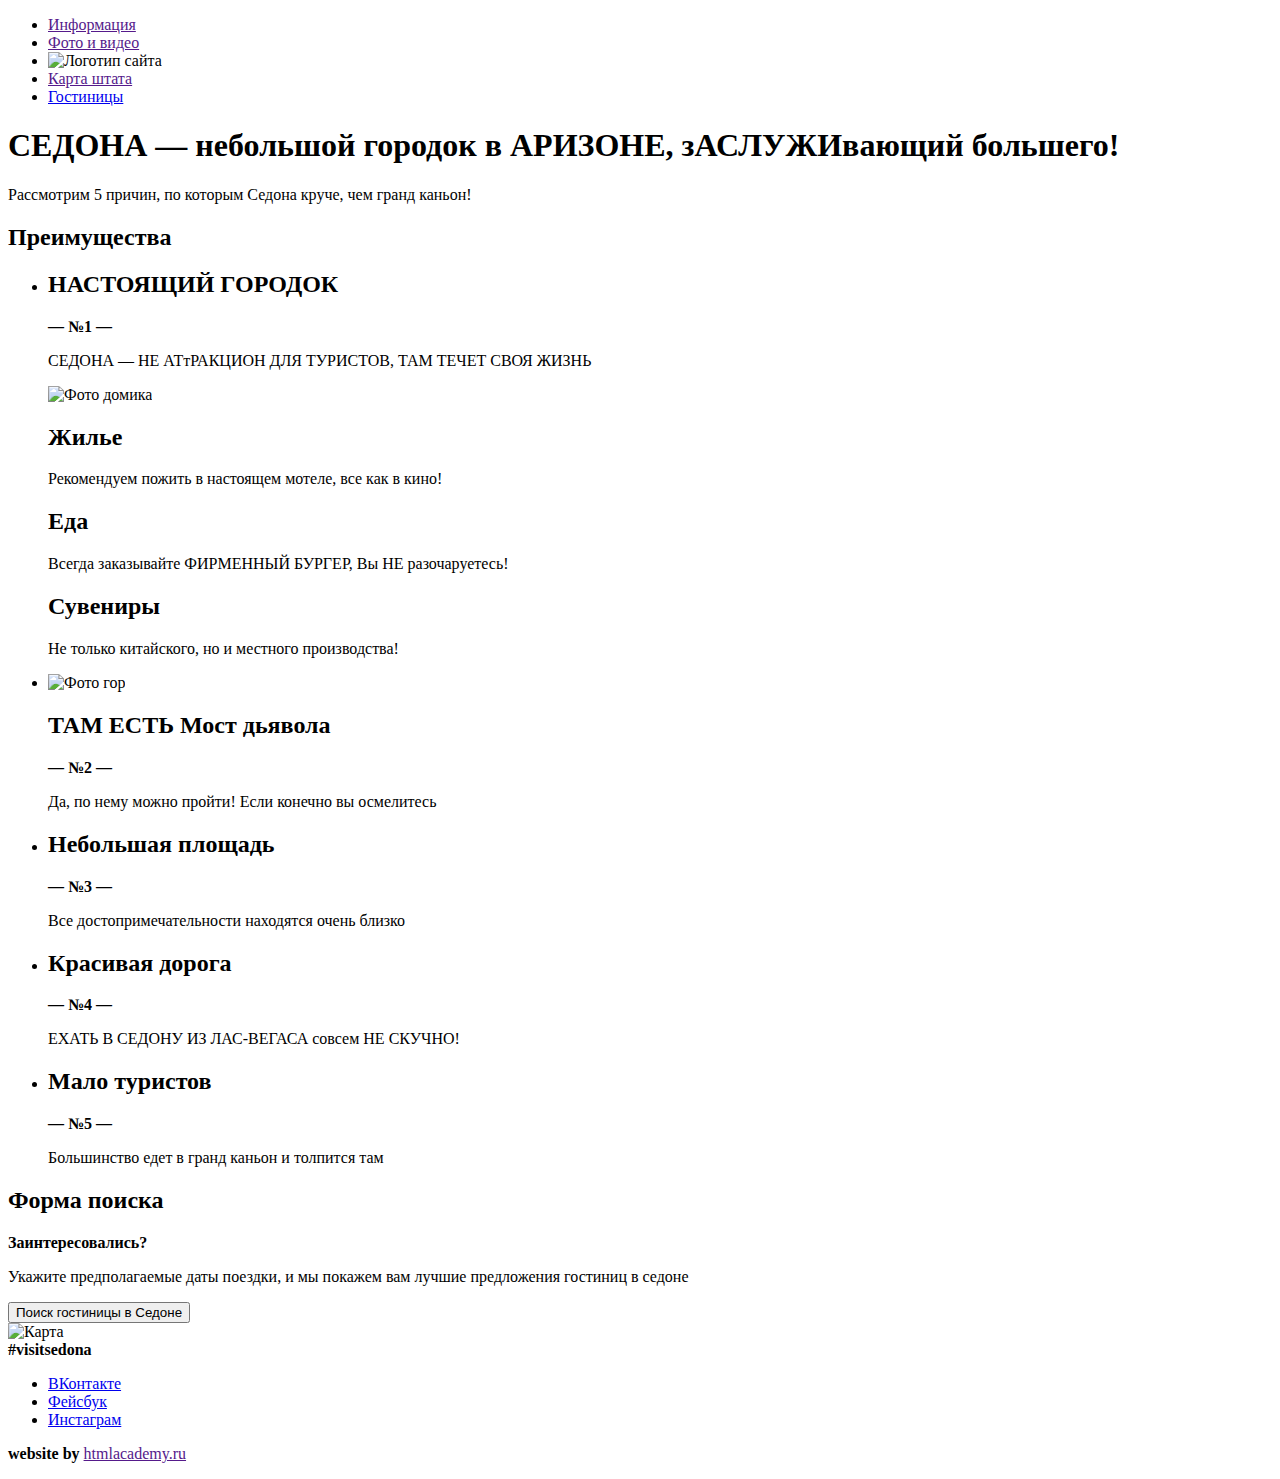
==== index.html @ b79a2b1d "Add images and correct some errors" ====
<!DOCTYPE html>
<html lang="ru">
  <head>
    <meta charset="utf-8">
    <meta name="viewport" content="width=device-width, initial-scale=1.0">
    <meta http-equiv="X-UA-Compatible" content="ie-edge">
    <title>Sedona</title>
  </head>
  <body>
    <header class="main-header">
      <nav class="site-navigation">
        <ul>
          <li><a href=""">Информация</a></li>
          <li><a href="">Фото и видео</a></li>
          <li><img src="img/header-logo.png" width="138" height="70" alt="Логотип сайта"></li>
          <li><a href="">Карта штата</a></li>
          <li><a href="hotels.html">Гостиницы</a></li>
        </ul>
      </nav>
    </header>
    <h1 class="page-title">СЕДОНА — небольшой городок в АРИЗОНЕ, зАСЛУЖИвающий большего!</h1>
    <p>
        Рассмотрим 5 причин, по которым Седона круче, чем гранд каньон!
    </p>
    <section class="advantages">
      <h2 class="visually-hidden">Преимущества</h2>
      <ul class="advantages-list">
        <li class="advantages-item">
          <h2 class="advantages-title">
            НАСТОЯЩИЙ ГОРОДОК
          </h2>
          <b class="advantages-number">— №1 —</b>
          <p class="advantages-description">
            СЕДОНА — НЕ АТтРАКЦИОН ДЛЯ ТУРИСТОВ, ТАМ ТЕЧЕТ СВОЯ ЖИЗНЬ
          </p>
          <img src="img/index-house-cut.jpg" width="800" height="256" alt="Фото домика">
          <h2 class="advantages-title">
            Жилье
          </h2>
            <p class="advantages-description">
              Рекомендуем пожить в настоящем мотеле, все как в кино!
            </p>
          <h2 class="advantages-title">
            Еда
          </h2>
          <p class="advantages-description">
            Всегда заказывайте ФИРМЕННЫЙ БУРГЕР, Вы НЕ разочаруетесь!
          </p>
          <h2 class="advantages-title">
            Сувениры
          </h2>
          <p class="advantages-description">
            Не только китайского, но и местного производства!
          </p>
        </li>
        <li class="advantages-item">
          <img src="img/index-mountains-cut.jpg" width="800" height="256" alt="Фото гор">
          <h2 class="advantages-title">
            ТАМ ЕСТЬ 
            Мост дьявола  
          </h2>
          <b class="advantages-number">— №2 —</b>
          <p class="advantages-description">
            Да, по нему можно пройти! Если конечно вы осмелитесь            
          </p>            
        </li>
        <li class="advantages-item">
            <h2 class="advantages-title">
                Небольшая площадь  
              </h2>
              <b class="advantages-number">— №3 —</b>
              <p class="advantages-description">
                Все достопримечательности находятся очень близко            
              </p>            
        </li>
        <li class="advantages-item">
            <h2 class="advantages-title">
                Красивая дорога  
              </h2>
              <b class="advantages-number">— №4 —</b>
              <p class="advantages-description">
                ЕХАТЬ В СЕДОНУ ИЗ ЛАС-ВЕГАСА совсем 
                НЕ СКУЧНО!            
              </p>            
        </li>
        <li class="advantages-item">
            <h2 class="advantages-title">
                Мало туристов  
              </h2>
              <b class="advantages-number">— №5 —</b>
              <p class="advantages-description">
                  Большинство едет в гранд каньон и толпится там            
              </p>            
        </li>
      </ul>
    </section>
    <section class="search-form">
      <h2 class="visually-hidden">Форма поиска</h2>
      <b>Заинтересовались?</b>
      <p>
        Укажите предполагаемые даты поездки, 
          и мы покажем вам лучшие предложения гостиниц в седоне
      </p>
      <button class="button">Поиск гостиницы в Седоне</button>
    </section>
    <div class="map">
      <img src="img/index-map.jpg" width="1200" height="593" alt="Карта">
    </div>

    <footer class="main-footer">
      <b>#visitsedona</b>
      <ul class="social-content">
        <li>
          <a class="social-button" href="vk.com">ВКонтакте</a>
        </li>
        <li>
          <a class="social-button" href="facebook.com">Фейсбук</a>
        </li>
        <li>
          <a class="social-button" href="instagram.com">Инстаграм</a>
        </li>
      </ul>
      <p class="footer-copyright">
        <b>website by</b>
        <a href="">htmlacademy.ru</a>
      </p>
    </footer>
  </body>

  <section class="modal modal-search-form">
    <!-- <form action="" method="">
      Дата заезда
    </form> -->
  </secption>
</html>
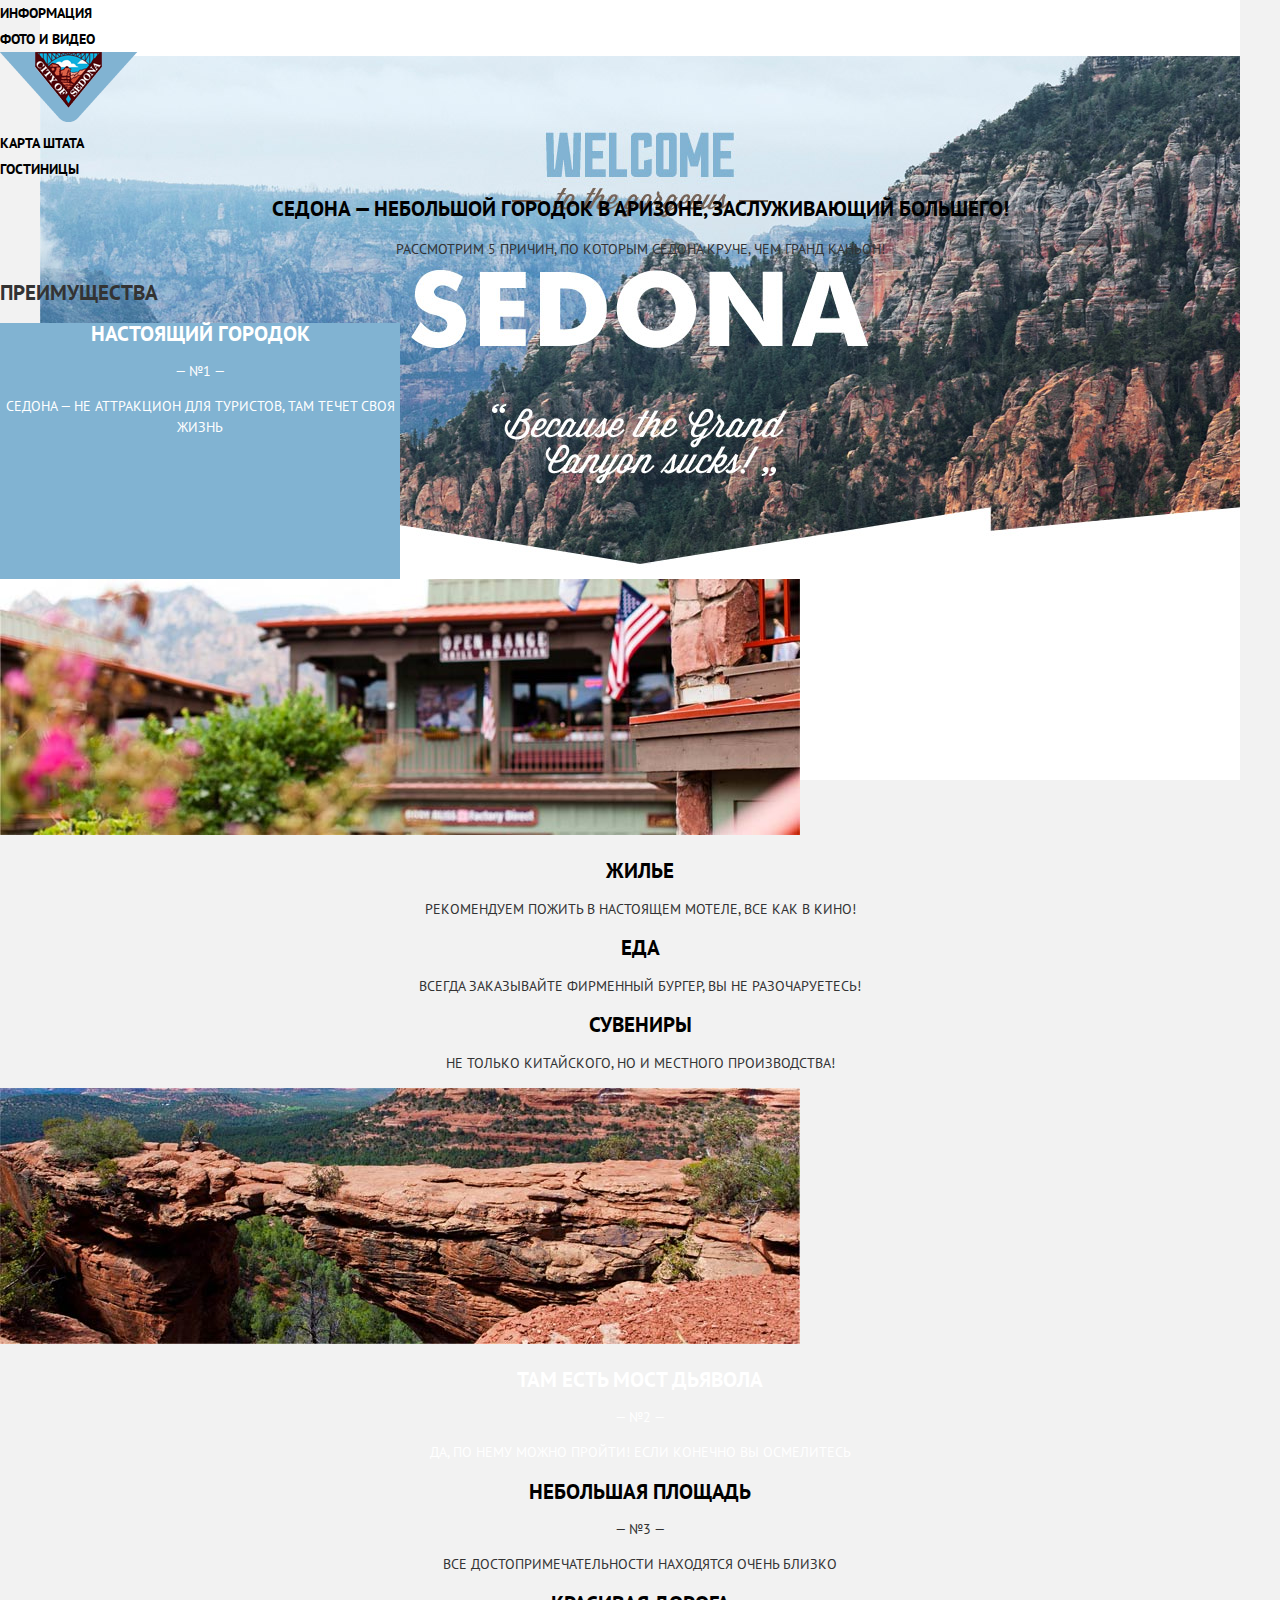
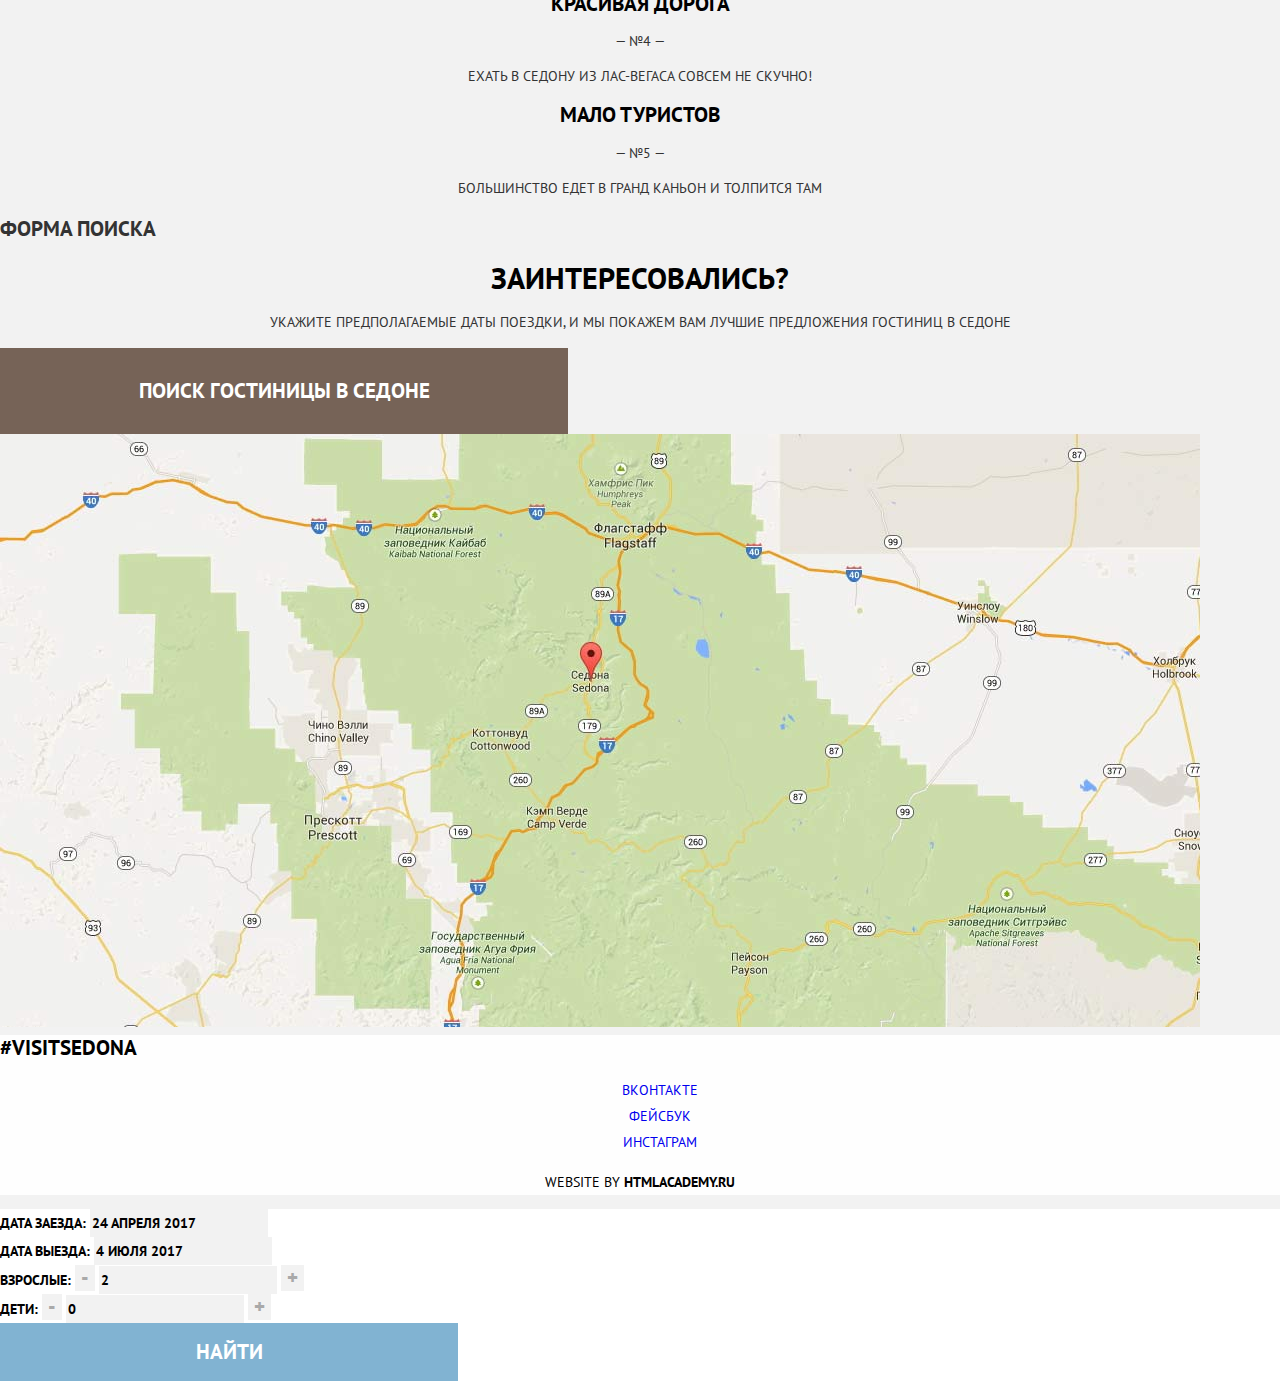
==== commit 33de9522: "new changes" ====
--- a/index.html
+++ b/index.html
@@ -5,9 +5,14 @@
     <meta name="viewport" content="width=device-width, initial-scale=1.0">
     <meta http-equiv="X-UA-Compatible" content="ie-edge">
     <title>Sedona</title>
+    <link href="https://fonts.googleapis.com/css?family=PT+Sans:400,700&display=swap&subset=cyrillic" rel="stylesheet">
+    <link href="css/normalize.css" rel="stylesheet">
+    <link href="css/style.css" rel="stylesheet">
   </head>
+
   <body>
     <header class="main-header">
+
       <nav class="site-navigation">
         <ul>
           <li><a href=""">Информация</a></li>
@@ -18,95 +23,101 @@
         </ul>
       </nav>
     </header>
-    <h1 class="page-title">СЕДОНА — небольшой городок в АРИЗОНЕ, зАСЛУЖИвающий большего!</h1>
-    <p>
+
+    <main>
+      <h1 class="page-title">СЕДОНА — небольшой городок в АРИЗОНЕ, зАСЛУЖИвающий большего!</h1>
+      <p class="promo">
         Рассмотрим 5 причин, по которым Седона круче, чем гранд каньон!
-    </p>
-    <section class="advantages">
-      <h2 class="visually-hidden">Преимущества</h2>
-      <ul class="advantages-list">
-        <li class="advantages-item">
-          <h2 class="advantages-title">
-            НАСТОЯЩИЙ ГОРОДОК
-          </h2>
-          <b class="advantages-number">— №1 —</b>
-          <p class="advantages-description">
-            СЕДОНА — НЕ АТтРАКЦИОН ДЛЯ ТУРИСТОВ, ТАМ ТЕЧЕТ СВОЯ ЖИЗНЬ
-          </p>
-          <img src="img/index-house-cut.jpg" width="800" height="256" alt="Фото домика">
-          <h2 class="advantages-title">
-            Жилье
-          </h2>
+      </p>
+      <section class="advantages">
+        <h2 class="visually-hidden">Преимущества</h2>
+        <ul class="advantages-list">
+          <li class="advantages-item">
+            <div class="advantages-item-1">
+              <h2 class="advantages-title-white">
+                НАСТОЯЩИЙ ГОРОДОК
+              </h2>
+              <p class="advantages-number-white">— №1 —</p>
+              <p class="advantages-description-white">
+                СЕДОНА — НЕ АТтРАКЦИОН ДЛЯ ТУРИСТОВ, ТАМ ТЕЧЕТ СВОЯ ЖИЗНЬ
+              </p>
+            </div>
+            <img src="img/index-house-cut.jpg" width="800" height="256" alt="Фото домика">
+            <h2 class="advantages-title">
+              Жилье
+            </h2>
+              <p class="advantages-description">
+                Рекомендуем пожить в настоящем мотеле, все как в кино!
+              </p>
+            <h2 class="advantages-title">
+              Еда
+            </h2>
             <p class="advantages-description">
-              Рекомендуем пожить в настоящем мотеле, все как в кино!
+              Всегда заказывайте ФИРМЕННЫЙ БУРГЕР, Вы НЕ разочаруетесь!
             </p>
-          <h2 class="advantages-title">
-            Еда
-          </h2>
-          <p class="advantages-description">
-            Всегда заказывайте ФИРМЕННЫЙ БУРГЕР, Вы НЕ разочаруетесь!
-          </p>
-          <h2 class="advantages-title">
-            Сувениры
-          </h2>
-          <p class="advantages-description">
-            Не только китайского, но и местного производства!
-          </p>
-        </li>
-        <li class="advantages-item">
-          <img src="img/index-mountains-cut.jpg" width="800" height="256" alt="Фото гор">
-          <h2 class="advantages-title">
-            ТАМ ЕСТЬ 
-            Мост дьявола  
-          </h2>
-          <b class="advantages-number">— №2 —</b>
-          <p class="advantages-description">
-            Да, по нему можно пройти! Если конечно вы осмелитесь            
-          </p>            
-        </li>
-        <li class="advantages-item">
             <h2 class="advantages-title">
-                Небольшая площадь  
-              </h2>
-              <b class="advantages-number">— №3 —</b>
-              <p class="advantages-description">
-                Все достопримечательности находятся очень близко            
-              </p>            
-        </li>
-        <li class="advantages-item">
-            <h2 class="advantages-title">
-                Красивая дорога  
-              </h2>
-              <b class="advantages-number">— №4 —</b>
-              <p class="advantages-description">
-                ЕХАТЬ В СЕДОНУ ИЗ ЛАС-ВЕГАСА совсем 
-                НЕ СКУЧНО!            
-              </p>            
-        </li>
-        <li class="advantages-item">
-            <h2 class="advantages-title">
-                Мало туристов  
-              </h2>
-              <b class="advantages-number">— №5 —</b>
-              <p class="advantages-description">
-                  Большинство едет в гранд каньон и толпится там            
-              </p>            
-        </li>
-      </ul>
-    </section>
-    <section class="search-form">
-      <h2 class="visually-hidden">Форма поиска</h2>
-      <b>Заинтересовались?</b>
-      <p>
-        Укажите предполагаемые даты поездки, 
-          и мы покажем вам лучшие предложения гостиниц в седоне
-      </p>
-      <button class="button">Поиск гостиницы в Седоне</button>
-    </section>
-    <div class="map">
-      <img src="img/index-map.jpg" width="1200" height="593" alt="Карта">
-    </div>
+              Сувениры
+            </h2>
+            <p class="advantages-description">
+              Не только китайского, но и местного производства!
+            </p>
+          </li>
+          <li class="advantages-item">
+            <img src="img/index-mountains-cut.jpg" width="800" height="256" alt="Фото гор">
+            <h2 class="advantages-title-white">
+              ТАМ ЕСТЬ 
+              Мост дьявола  
+            </h2>
+            <p class="advantages-number-white">— №2 —</p>
+            <p class="advantages-description-white">
+              Да, по нему можно пройти! Если конечно вы осмелитесь            
+            </p>            
+          </li>
+          <li class="advantages-item">
+              <h2 class="advantages-title">
+                  Небольшая площадь  
+                </h2>
+                <p class="advantages-number">— №3 —</p>
+                <p class="advantages-description">
+                  Все достопримечательности находятся очень близко            
+                </p>            
+          </li>
+          <li class="advantages-item">
+              <h2 class="advantages-title">
+                  Красивая дорога  
+                </h2>
+                <p class="advantages-number">— №4 —</p>
+                <p class="advantages-description">
+                  ЕХАТЬ В СЕДОНУ ИЗ ЛАС-ВЕГАСА совсем 
+                  НЕ СКУЧНО!            
+                </p>            
+          </li>
+          <li class="advantages-item">
+              <h2 class="advantages-title">
+                  Мало туристов  
+                </h2>
+                <p class="advantages-number">— №5 —</p>
+                <p class="advantages-description">
+                    Большинство едет в гранд каньон и толпится там            
+                </p>            
+          </li>
+        </ul>
+      </section>
+      <section class="search">
+        <h2 class="visually-hidden">Форма поиска</h2>
+        <b>Заинтересовались?</b>
+        <p>
+          Укажите предполагаемые даты поездки, 
+            и мы покажем вам лучшие предложения гостиниц в седоне
+        </p>
+        <button class="button">Поиск гостиницы в Седоне</button>
+      </section>
 
+      <div class="map">
+        <img src="img/index-map.jpg" width="1200" height="593" alt="Карта">
+      </div>
+    </main>
+    
     <footer class="main-footer">
       <b>#visitsedona</b>
       <ul class="social-content">
@@ -128,8 +139,20 @@
   </body>
 
   <section class="modal modal-search-form">
-    <!-- <form action="" method="">
-      Дата заезда
-    </form> -->
-  </secption>
+    <form class="search-form" action="https://echo.htmlacademy.ru" method="get">
+      <label for="form-date-in">дата заезда:</label>
+      <input class="form-date-in" type="text" name="date-in" id="form-date-in" value="24 апреля 2017" placeholder=""><br>
+      <label for="form-date-out">дата выезда:</label>
+      <input class="form-date-out" type="text" name="date-out" id="form-date-out" value="4 июля 2017" placeholder=""><br>
+      <label for="form-adults">Взрослые:</label>
+      <button class="btn-adults-minus" type="button">-</button>
+      <input class="form-adult" type="text" name="number-of-adults" id="form-adults" value="2">
+      <button class="btn-adults-plus" type="button">+</button><br>
+      <label for="form-children">Дети:</label>
+      <button class="btn-children-minus" type="button">-</button>
+      <input class="form-children" type="text" name="number-of-children" id="form-children" value="0">
+      <button class="btn-children-plus" type="button">+</button><br>
+      <button class="search-form-btn" type="submit">Найти</button>
+    </form>
+  </section>
 </html>--- a/css/style.css
+++ b/css/style.css
@@ -0,0 +1,268 @@
+body {
+    margin: 0;
+    padding: 0;
+
+    font-family: "PT Sans", Arial, sans-serif;
+    font-size: 14px;
+    line-height: 26px;
+    font-weight: 400;
+    color: #333333;
+    text-transform: uppercase;
+
+    background-color: #f2f2f2;
+    background-image: url(../img/index-mountains-bg-2.jpg);
+    background-position: top center;
+    background-repeat: no-repeat;
+}
+
+a {
+    text-decoration: none;
+}
+
+.site-navigation ul {
+    margin: 0;
+    padding: 0;
+
+    list-style: none;
+}
+
+.site-navigation a {
+    font-size: 14px;
+    line-height: 26px;
+    font-weight: 700;
+    color: #000000;
+
+    outline: none;
+}
+
+.site-navigation a:hover,
+.site-navigation a:focus {
+    color: #81b3d2;
+}
+
+.site-navigation a:active {
+    color: rgba(0, 0, 0, 0.3);
+}
+
+.page-title {
+    font-size: 21px;
+    line-height: 26px;
+    text-align: center;
+    color: #000000;
+}
+
+.promo {
+    text-align: center;
+}
+
+.advantages-list {
+    margin: 0;
+    padding: 0;
+
+    list-style: none;
+}
+
+.advantages-item-1 {
+    width: 400px;
+    height: 256px;
+
+    background-color: #81b3d2;
+}
+
+.advantages-title-white {
+    font-size: 21px;
+    line-height: 21px;
+    font-weight: 700;
+    color: #ffffff;
+    text-align: center;
+    text-transform: uppercase;
+}
+
+.advantages-number-white {
+    font-size: 14px;
+    line-height: 21px;
+    font-weight: 400;
+    color: #ffffff;
+    text-align: center;
+}
+
+.advantages-description-white {
+    font-size: 14px;
+    line-height: 21px;
+    font-weight: 400;
+    color: #ffffff;
+    text-align: center;
+}
+
+.advantages-title {
+    font-size: 21px;
+    line-height: 21px;
+    font-weight: 700;
+    color: #000000;
+    text-align: center;
+    text-transform: uppercase;
+}
+
+.advantages-number {
+    font-size: 14px;
+    line-height: 21px;
+    font-weight: 400;
+    color: #333333;
+    text-align: center;
+}
+
+.advantages-description {
+    font-size: 14px;
+    line-height: 21px;
+    font-weight: 400;
+    color: #333333;
+    text-align: center;
+}
+
+.search b {
+    display: block;
+
+    font-size: 30px;
+    line-height: 36px;
+    color: #000000;
+    text-align: center;
+}
+
+.search p {
+    font-size: 14px;
+    line-height: 24px;
+    text-align: center;
+}
+
+.search button {
+    width: 568px;
+    height: 86px;
+
+    font-size: 21px;
+    line-height: 26px;
+    font-weight: 700;
+    color: #ffffff;
+    text-align: center;
+    text-transform: uppercase;
+
+    background-color: #766357;
+    outline: none;
+    border: none;
+}
+
+.search button:hover {
+    background-color: #604e43;
+}
+
+.search button:active {
+    color: rgba(255, 255, 255, 0.3);
+    background-color: #503e33;
+}
+
+.main-footer {
+    background-color: rgba(255, 255, 255, 0.9);
+}
+
+.main-footer > b {
+    font-size: 21px;
+    line-height: 26px;
+    color: #000000;
+}
+
+.social-content {
+    list-style: none;
+    text-align: center;
+}
+
+.footer-copyright {
+    text-align: center;
+}
+
+.footer-copyright b {
+    font-size: 14px;
+    line-height: 26px;
+    font-weight: 400;
+    color: #000000;
+}
+
+.footer-copyright a {
+    font-size: 14px;
+    line-height: 26px;
+    font-weight: 700;
+    color: #000000;
+}
+
+.modal {
+    font-size: 14px;
+    line-height: 26px;
+    font-weight: 700;
+    color: #000000;
+
+
+    background-color: #ffffff;
+}
+
+.search-form input[type="text"] {
+    font: inherit;
+    text-transform: uppercase;
+
+    background-color: #f2f2f2;
+    border: none;
+}
+
+.search-form input[type="text"]:hover {
+    background-color: #ebebeb;
+}
+
+.search-form input[type="text"]:focus {
+    background-color: #ffffff;
+    border: 2px solid #e5e5e5;
+    outline: none;
+}
+
+.search-form button {
+    font-size: 21px;
+    font-weight: 700;
+    color: #a9a9a9;
+
+    background-color: #f2f2f2;
+    border: none;
+}
+
+.search-form button:hover {
+    color: #000000;
+}
+
+.search-form button:active  {
+    color: #81b3d2;
+    outline: none;
+}
+
+.search-form button:focus {
+    outline: none;
+}
+
+.search-form-btn[type="submit"] {
+    width: 458px;
+    height: 58px;
+    
+    font-size: 21px;
+    line-height: 26px;
+    font-weight: 700;
+    color: #ffffff;
+    text-align: center;
+    text-transform: uppercase;
+
+    background-color: #81b3d2;
+    border: none;
+}
+
+.search-form-btn[type="submit"]:hover {
+    color: #ffffff;
+    background-color: #669ec0;
+}
+
+.search-form-btn[type="submit"]:active {
+    color: rgba(255, 255, 255, 0.3);
+    background-color: #5496bd;
+}
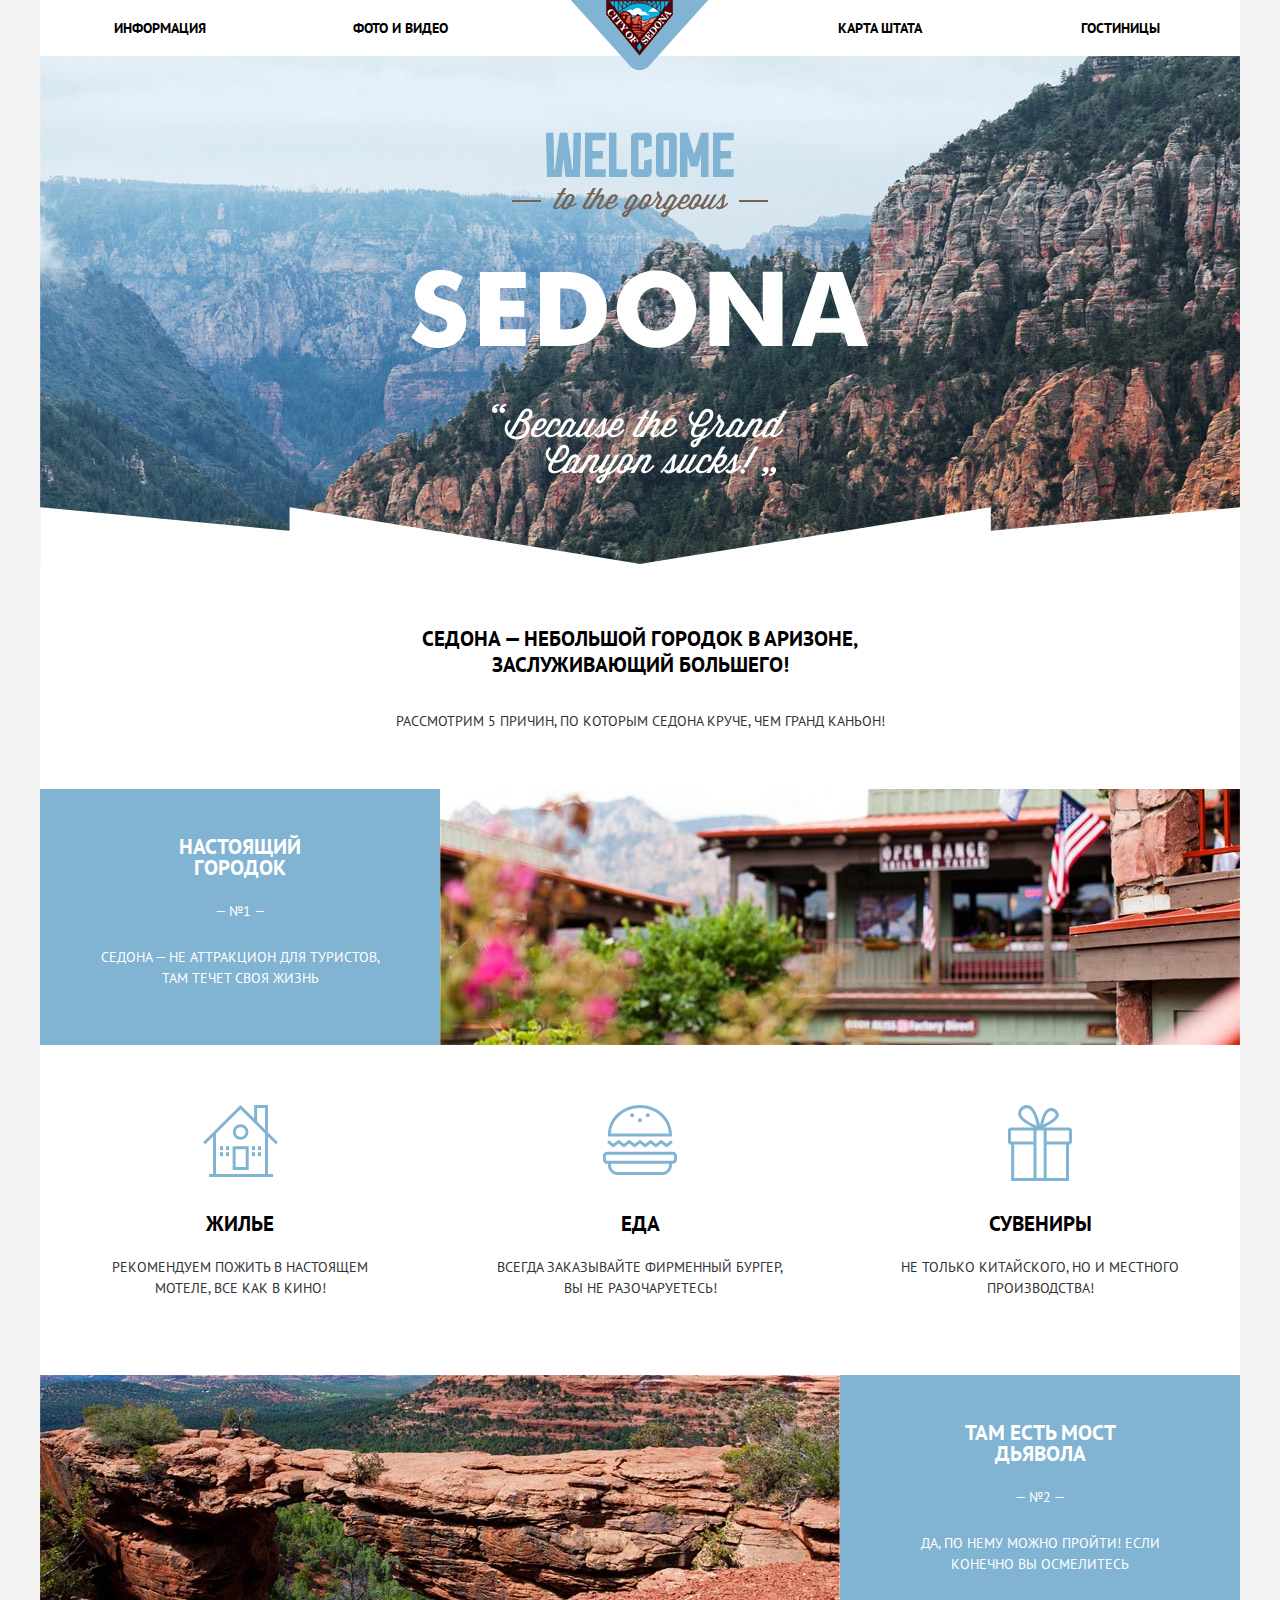
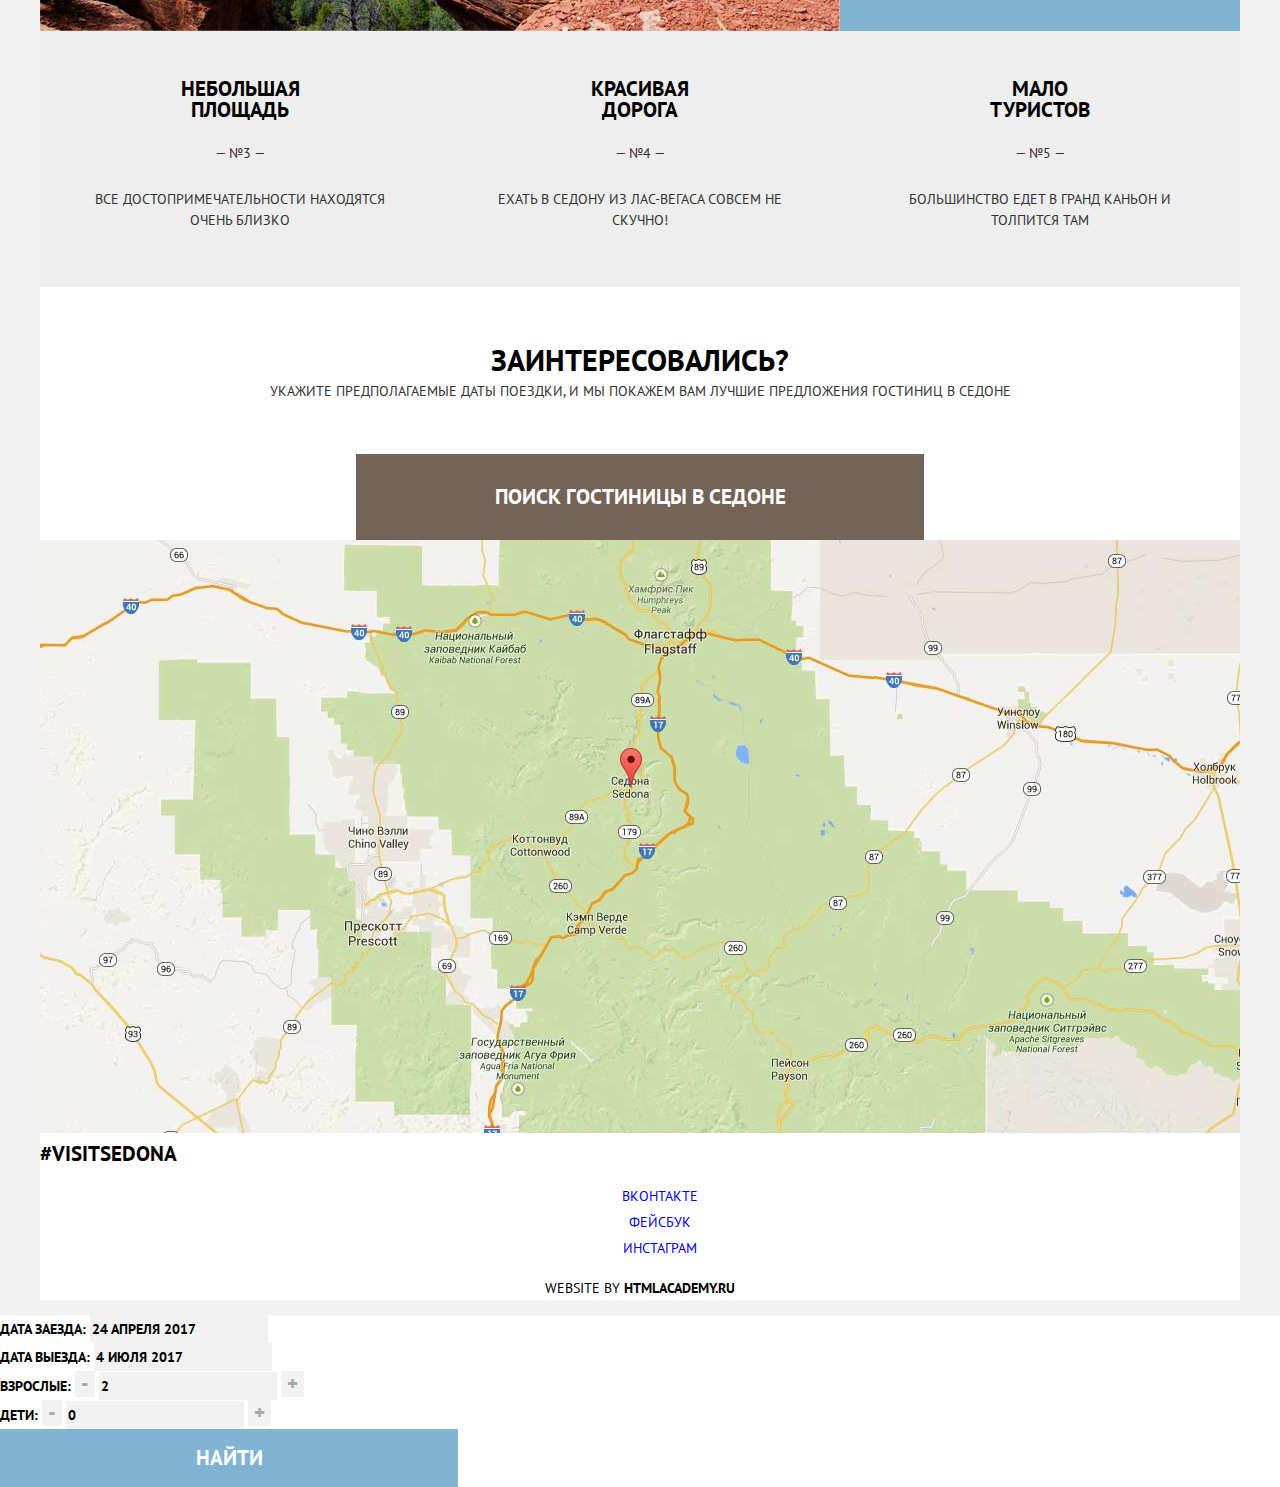
==== commit aa397362: "Fix some errors in markup" ====
--- a/index.html
+++ b/index.html
@@ -11,131 +11,142 @@
   </head>
 
   <body>
-    <header class="main-header">
+    <div class="container">
+      <header class="main-header">
+  
+        <nav class="site-navigation">
+          <ul>
+            <li><a href=""">Информация</a></li>
+            <li><a href="">Фото и видео</a></li>
+            <li><img src="img/header-logo.png" width="138" height="70" alt="Логотип сайта"></li>
+            <li><a href="">Карта штата</a></li>
+            <li><a href="hotels.html">Гостиницы</a></li>
+          </ul>
+        </nav>
+      </header>
+  
+      <main>
 
-      <nav class="site-navigation">
-        <ul>
-          <li><a href=""">Информация</a></li>
-          <li><a href="">Фото и видео</a></li>
-          <li><img src="img/header-logo.png" width="138" height="70" alt="Логотип сайта"></li>
-          <li><a href="">Карта штата</a></li>
-          <li><a href="hotels.html">Гостиницы</a></li>
-        </ul>
-      </nav>
-    </header>
+        <h1 class="page-title">СЕДОНА — небольшой городок в АРИЗОНЕ, зАСЛУЖИвающий большего!</h1>
+        <p class="promo">
+          Рассмотрим 5 причин, по которым Седона круче, чем гранд каньон!
+        </p>
 
-    <main>
-      <h1 class="page-title">СЕДОНА — небольшой городок в АРИЗОНЕ, зАСЛУЖИвающий большего!</h1>
-      <p class="promo">
-        Рассмотрим 5 причин, по которым Седона круче, чем гранд каньон!
-      </p>
-      <section class="advantages">
-        <h2 class="visually-hidden">Преимущества</h2>
-        <ul class="advantages-list">
-          <li class="advantages-item">
-            <div class="advantages-item-1">
-              <h2 class="advantages-title-white">
-                НАСТОЯЩИЙ ГОРОДОК
+        <section class="advantages">
+          <!-- <h2 class="visually-hidden">Преимущества</h2> -->
+          <ul class="advantages-list">
+            <li class="advantages-item-blue">
+              <h2 class="advantages-title">
+                НАСТОЯЩИЙ 
+                ГОРОДОК
               </h2>
-              <p class="advantages-number-white">— №1 —</p>
-              <p class="advantages-description-white">
+              <p class="advantages-number">— №1 —</p>
+              <p class="advantages-description">
                 СЕДОНА — НЕ АТтРАКЦИОН ДЛЯ ТУРИСТОВ, ТАМ ТЕЧЕТ СВОЯ ЖИЗНЬ
               </p>
-            </div>
+            </li>
             <img src="img/index-house-cut.jpg" width="800" height="256" alt="Фото домика">
-            <h2 class="advantages-title">
-              Жилье
-            </h2>
+            <ul class="more-advantages">
+              <li class="advantages-item">
+                <h2 class="advantages-title img-house">
+                  Жилье
+                </h2>
+                <p class="advantages-description">
+                  Рекомендуем пожить в настоящем мотеле, все как в кино!
+                </p>
+              </li>
+              <li class="advantages-item">
+                <h2 class="advantages-title img-burger">
+                  Еда
+                </h2>
+                <p class="advantages-description">
+                  Всегда заказывайте ФИРМЕННЫЙ БУРГЕР, Вы НЕ разочаруетесь!
+                </p>
+              </li>
+              <li class="advantages-item">
+                <h2 class="advantages-title img-present">
+                Сувениры
+                </h2>
+                <p class="advantages-description">
+                  Не только китайского, но и местного производства!
+                </p>
+              </li>
+            </ul>
+            <img src="img/index-mountains-cut.jpg" width="800" height="256" alt="Фото гор">
+            <li class="advantages-item-blue">
+              <h2 class="advantages-title">
+                ТАМ ЕСТЬ 
+                Мост дьявола  
+              </h2>
+              <p class="advantages-number">— №2 —</p>
               <p class="advantages-description">
-                Рекомендуем пожить в настоящем мотеле, все как в кино!
-              </p>
-            <h2 class="advantages-title">
-              Еда
-            </h2>
-            <p class="advantages-description">
-              Всегда заказывайте ФИРМЕННЫЙ БУРГЕР, Вы НЕ разочаруетесь!
-            </p>
-            <h2 class="advantages-title">
-              Сувениры
-            </h2>
-            <p class="advantages-description">
-              Не только китайского, но и местного производства!
-            </p>
+                Да, по нему можно пройти! Если конечно вы осмелитесь            
+              </p>            
+            </li>
+            <li class="advantages-item">
+                <h2 class="advantages-title">
+                    Небольшая площадь  
+                  </h2>
+                  <p class="advantages-number">— №3 —</p>
+                  <p class="advantages-description">
+                    Все достопримечательности находятся очень близко            
+                  </p>            
+            </li>
+            <li class="advantages-item">
+                <h2 class="advantages-title">
+                    Красивая дорога  
+                  </h2>
+                  <p class="advantages-number">— №4 —</p>
+                  <p class="advantages-description">
+                    ЕХАТЬ В СЕДОНУ ИЗ ЛАС-ВЕГАСА совсем 
+                    НЕ СКУЧНО!            
+                  </p>            
+            </li>
+            <li class="advantages-item">
+                <h2 class="advantages-title">
+                    Мало туристов  
+                  </h2>
+                  <p class="advantages-number">— №5 —</p>
+                  <p class="advantages-description">
+                      Большинство едет в гранд каньон и толпится там            
+                  </p>            
+            </li>
+          </ul>
+        </section>
+        <section class="search">
+          <!-- <h2 class="visually-hidden">Форма поиска</h2> -->
+          <b>Заинтересовались?</b>
+          <p>
+            Укажите предполагаемые даты поездки, 
+              и мы покажем вам лучшие предложения гостиниц в седоне
+          </p>
+          <button class="button">Поиск гостиницы в Седоне</button>
+        </section>
+  
+        <div class="map">
+          <img src="img/index-map.jpg" width="1200" height="593" alt="Карта">
+        </div>
+      </main>
+      
+      <footer class="main-footer">
+        <b>#visitsedona</b>
+        <ul class="social-content">
+          <li>
+            <a class="social-button" href="vk.com">ВКонтакте</a>
           </li>
-          <li class="advantages-item">
-            <img src="img/index-mountains-cut.jpg" width="800" height="256" alt="Фото гор">
-            <h2 class="advantages-title-white">
-              ТАМ ЕСТЬ 
-              Мост дьявола  
-            </h2>
-            <p class="advantages-number-white">— №2 —</p>
-            <p class="advantages-description-white">
-              Да, по нему можно пройти! Если конечно вы осмелитесь            
-            </p>            
+          <li>
+            <a class="social-button" href="facebook.com">Фейсбук</a>
           </li>
-          <li class="advantages-item">
-              <h2 class="advantages-title">
-                  Небольшая площадь  
-                </h2>
-                <p class="advantages-number">— №3 —</p>
-                <p class="advantages-description">
-                  Все достопримечательности находятся очень близко            
-                </p>            
-          </li>
-          <li class="advantages-item">
-              <h2 class="advantages-title">
-                  Красивая дорога  
-                </h2>
-                <p class="advantages-number">— №4 —</p>
-                <p class="advantages-description">
-                  ЕХАТЬ В СЕДОНУ ИЗ ЛАС-ВЕГАСА совсем 
-                  НЕ СКУЧНО!            
-                </p>            
-          </li>
-          <li class="advantages-item">
-              <h2 class="advantages-title">
-                  Мало туристов  
-                </h2>
-                <p class="advantages-number">— №5 —</p>
-                <p class="advantages-description">
-                    Большинство едет в гранд каньон и толпится там            
-                </p>            
+          <li>
+            <a class="social-button" href="instagram.com">Инстаграм</a>
           </li>
         </ul>
-      </section>
-      <section class="search">
-        <h2 class="visually-hidden">Форма поиска</h2>
-        <b>Заинтересовались?</b>
-        <p>
-          Укажите предполагаемые даты поездки, 
-            и мы покажем вам лучшие предложения гостиниц в седоне
+        <p class="footer-copyright">
+          <b>website by</b>
+          <a href="">htmlacademy.ru</a>
         </p>
-        <button class="button">Поиск гостиницы в Седоне</button>
-      </section>
-
-      <div class="map">
-        <img src="img/index-map.jpg" width="1200" height="593" alt="Карта">
-      </div>
-    </main>
-    
-    <footer class="main-footer">
-      <b>#visitsedona</b>
-      <ul class="social-content">
-        <li>
-          <a class="social-button" href="vk.com">ВКонтакте</a>
-        </li>
-        <li>
-          <a class="social-button" href="facebook.com">Фейсбук</a>
-        </li>
-        <li>
-          <a class="social-button" href="instagram.com">Инстаграм</a>
-        </li>
-      </ul>
-      <p class="footer-copyright">
-        <b>website by</b>
-        <a href="">htmlacademy.ru</a>
-      </p>
-    </footer>
+      </footer>
+    </div>
   </body>
 
   <section class="modal modal-search-form">
--- a/css/style.css
+++ b/css/style.css
@@ -10,8 +10,21 @@
     text-transform: uppercase;
 
     background-color: #f2f2f2;
+}
+
+.container {
+    width: 1200px;
+    margin: 0 auto;
+
+    background-color: #ffffff;
     background-image: url(../img/index-mountains-bg-2.jpg);
     background-position: top center;
+    background-repeat: no-repeat;    
+}
+
+.inner-page {
+    background-image: url(../img/hotels-search_form-bg.jpg);
+    background-position: top center;
     background-repeat: no-repeat;
 }
 
@@ -20,19 +33,35 @@
 }
 
 .site-navigation ul {
+    display: flex;
     margin: 0;
     padding: 0;
 
+    font-size: 0;
+
     list-style: none;
 }
 
+.site-navigation li {
+    width: 240px;
+    height: 56px;
+
+    font-size: 14px;
+    line-height: 56px;
+    text-align: center;
+    vertical-align: middle;
+}
+
 .site-navigation a {
-    font-size: 14px;
-    line-height: 26px;
-    font-weight: 700;
-    color: #000000;
-
-    outline: none;
+    font-weight: 700;
+    color: #000000;
+
+    outline: none;
+}
+
+.site-navigation-current a {
+    color: #766357;
+    cursor: default;
 }
 
 .site-navigation a:hover,
@@ -44,7 +73,21 @@
     color: rgba(0, 0, 0, 0.3);
 }
 
+.site-navigation-current a:hover,
+.site-navigation-current a:active,
+.site-navigation-current a:focus {
+    color: #766357;
+    cursor: default;
+}
+
 .page-title {
+    margin: 0;
+    padding: 0;
+    width: 450px;
+    margin: 0 auto;
+    margin-top: 570px;
+    margin-bottom: 30px;
+
     font-size: 21px;
     line-height: 26px;
     text-align: center;
@@ -52,58 +95,66 @@
 }
 
 .promo {
+    margin: 0;
+    margin-bottom: 55px;
+
     text-align: center;
 }
 
 .advantages-list {
-    margin: 0;
+    display: flex;
+    flex-wrap: wrap; 
+    margin: 0;
+    margin-bottom: 55px;
     padding: 0;
-
+    
     list-style: none;
-}
-
-.advantages-item-1 {
+    background-color: #eeeeee;
+}
+
+.advantages-list img {
+    width: 800px;
+    height: 256px;
+}
+
+.advantages-item {
     width: 400px;
     height: 256px;
+}
+
+.advantages-item-blue {
+    width: 400px;
+    height: 256px;
 
     background-color: #81b3d2;
 }
 
-.advantages-title-white {
-    font-size: 21px;
-    line-height: 21px;
-    font-weight: 700;
-    color: #ffffff;
-    text-align: center;
-    text-transform: uppercase;
-}
-
-.advantages-number-white {
-    font-size: 14px;
-    line-height: 21px;
-    font-weight: 400;
-    color: #ffffff;
-    text-align: center;
-}
-
-.advantages-description-white {
-    font-size: 14px;
-    line-height: 21px;
-    font-weight: 400;
-    color: #ffffff;
-    text-align: center;
-}
-
 .advantages-title {
-    font-size: 21px;
-    line-height: 21px;
-    font-weight: 700;
-    color: #000000;
-    text-align: center;
-    text-transform: uppercase;
+    margin: 0 auto;
+    margin-bottom: 23px;
+    padding-top: 47px;
+    width: 151px;
+
+    font-size: 21px;
+    line-height: 21px;
+    font-weight: 700;
+    color: #000000;
+    text-align: center;
+    text-transform: uppercase;
+}
+
+.more-advantages .advantages-title {
+    padding-top: 60px;
+}
+
+.advantages-item-blue .advantages-title {
+    color: #ffffff;
 }
 
 .advantages-number {
+    margin: 0;
+    margin-bottom: 25px;
+
     font-size: 14px;
     line-height: 21px;
     font-weight: 400;
@@ -111,7 +162,15 @@
     text-align: center;
 }
 
+.advantages-item-blue .advantages-number {
+    color: #ffffff;
+}
+
 .advantages-description {
+    margin: 0;
+    margin: 0 auto;
+    width: 300px;
+
     font-size: 14px;
     line-height: 21px;
     font-weight: 400;
@@ -119,6 +178,48 @@
     text-align: center;
 }
 
+.advantages-item-blue .advantages-description {
+    color: #ffffff;
+}
+
+.more-advantages {
+    display: flex;
+    padding: 0;
+
+    list-style: none;
+    background-color: #ffffff;
+}
+
+.more-advantages .advantages-item {
+    height: 330px;
+}
+
+.more-advantages h2::before  {
+    content: "";
+    display: block;
+    width: 76px;
+    height: 76px;
+    margin: 0 auto;
+    margin-bottom: 32px;
+    background-repeat: no-repeat;
+    background-position: top center;
+}
+
+.img-house::before {
+    background-image: url(../img/index-icon-house.svg);
+}
+
+.img-burger::before {
+    background-image: url(../img/index-icon-burger.svg);
+}
+
+.img-present::before {
+    background-image: url(../img/index-icon-present.svg);
+}
+
+.search {
+    text-align: center;
+}
 .search b {
     display: block;
 
@@ -129,14 +230,16 @@
 }
 
 .search p {
-    font-size: 14px;
-    line-height: 24px;
+    margin: 0;
+    margin-bottom: 50px;
+
     text-align: center;
 }
 
 .search button {
     width: 568px;
     height: 86px;
+    margin: 0 auto;
 
     font-size: 21px;
     line-height: 26px;
@@ -158,6 +261,225 @@
     color: rgba(255, 255, 255, 0.3);
     background-color: #503e33;
 }
+
+
+
+
+/* inner-page */
+
+.filter-form fieldset {
+    font-size: 16px;
+    line-height: 21px;
+    font-weight: 700;
+    color: #ffffff;
+    border: none;
+}
+
+.filter-form label {
+    font-size: 14px;
+    line-height: 21px;
+    font-weight: 400;
+}
+
+.filter-form .range-from,
+.filter-form .range-to {
+    font-size: 14px;
+    font-weight: 21px;
+    color: red;
+
+    text-transform: uppercase;
+}
+
+.btn-filter {
+    font-size: 14px;
+    line-height: 21px;
+    color: #ffffff;
+
+    background: none;
+    border: 2px solid #ffffff;
+
+    text-transform: uppercase;
+}
+
+.btn-filter:hover {
+    color: #000000;
+
+    background-color: #ffffff;
+}
+
+.search-result-header p {
+    font-size: 21px;
+    line-height: 26px;
+    font-weight: 700;
+}
+
+.sort-list {
+    list-style: none;
+}
+
+.sort-list-title {
+    font-size: 12px;
+    line-height: 18px;
+    color: #000000;
+} 
+
+.sort-item {
+    font-size: 12px;
+    font-weight: 18px;
+    color: rgba(0, 0, 0, 0.3);
+
+    border-bottom: 1px dotted #81b3d2;
+}
+
+.sort-item:hover {
+    color: #81b3d2;
+    border: none;
+}
+
+.sort-item:active,
+.sort-item:focus {
+    color: #000000;
+    outline: none;
+    border: none;
+}
+
+.sort-item-current {
+    font-size: 12px;
+    line-height: 18px;
+    color: #81b3d2;
+
+    outline: none;
+    cursor: default;
+}
+
+.triangles {
+    display: flex;
+}
+
+.triangle-up {
+    width: 0;;
+    height: 0;
+
+    font-size: 0;
+
+    border-left: 6px solid transparent;
+    border-right: 6px solid transparent;
+    border-bottom: 10px solid #cacaca;
+}
+
+.triangle-down {
+    width: 0;
+    height: 0;
+    margin-left: 12px;
+
+    font-size: 0;
+
+    border-left: 6px solid transparent;
+    border-right: 6px solid transparent;
+    border-top: 10px solid #cacaca;
+}
+
+.triangle-up:hover {
+    border-bottom-color: #000000;
+    
+}
+
+.triangle-down:hover {
+    border-top-color: #000000;
+}
+
+.triangle-up:active,
+.triangle-up:focus {
+    border-bottom-color: #81b3d2;
+    outline: none;
+}
+
+.triangle-down:active,
+.triangle-down:focus {
+    border-top-color: #81b3d2;
+    outline: none;
+}
+
+.triangle-current {
+    border-bottom-color: #81b3d2;
+    border-top-color: #81b3d2;
+    cursor: default;
+}
+
+.triangle-current:hover {
+    border-bottom-color: #81b3d2;
+    border-top-color: #81b3d2;
+}
+
+.search-result-name {
+    font-size: 21px;
+    line-height: 26px;
+    font-weight: 700;
+    color: #000000;
+}
+
+.search-result-name:hover,
+.search-result-name:focus {
+    color: #81b3d2;
+    outline: none;
+}
+
+.search-result-name:active {
+    color: rgba(0, 0, 0, 0.3);
+}
+
+.search-result-type,
+.search-result-price {
+    font-size: 14px;
+    line-height: 21px;
+
+    color: #333333;
+}
+
+.search-result-button {
+    font-size: 14px;
+    line-height: 21px;
+    font-weight: 700;
+    color: #ffffff;
+}
+
+.search-result-more {
+    background-color: #81b3d2;
+}
+
+.search-result-more:hover,
+.search-result-more:focus {
+    background-color: #669ec0;
+    outline: none;
+}
+
+.search-result-more:active {
+    color: rgba(255, 255, 255, 0.3);
+    background-color: #5496bd;    
+}
+
+.search-result-to_book {
+    background-color: #766357;
+}
+
+.search-result-to_book:hover,
+.search-result-to_book:focus {
+    background-color: #604e43;
+    outline: none;
+}
+
+.search-result-to_book:active {
+    color: rgba(255, 255, 255, 0.3);
+    background-color: #503e33;
+}
+
+.search-result-rating {
+    color: #666666;
+
+    background-color: #f2f2f2;
+}
+
+/* footer */
 
 .main-footer {
     background-color: rgba(255, 255, 255, 0.9);
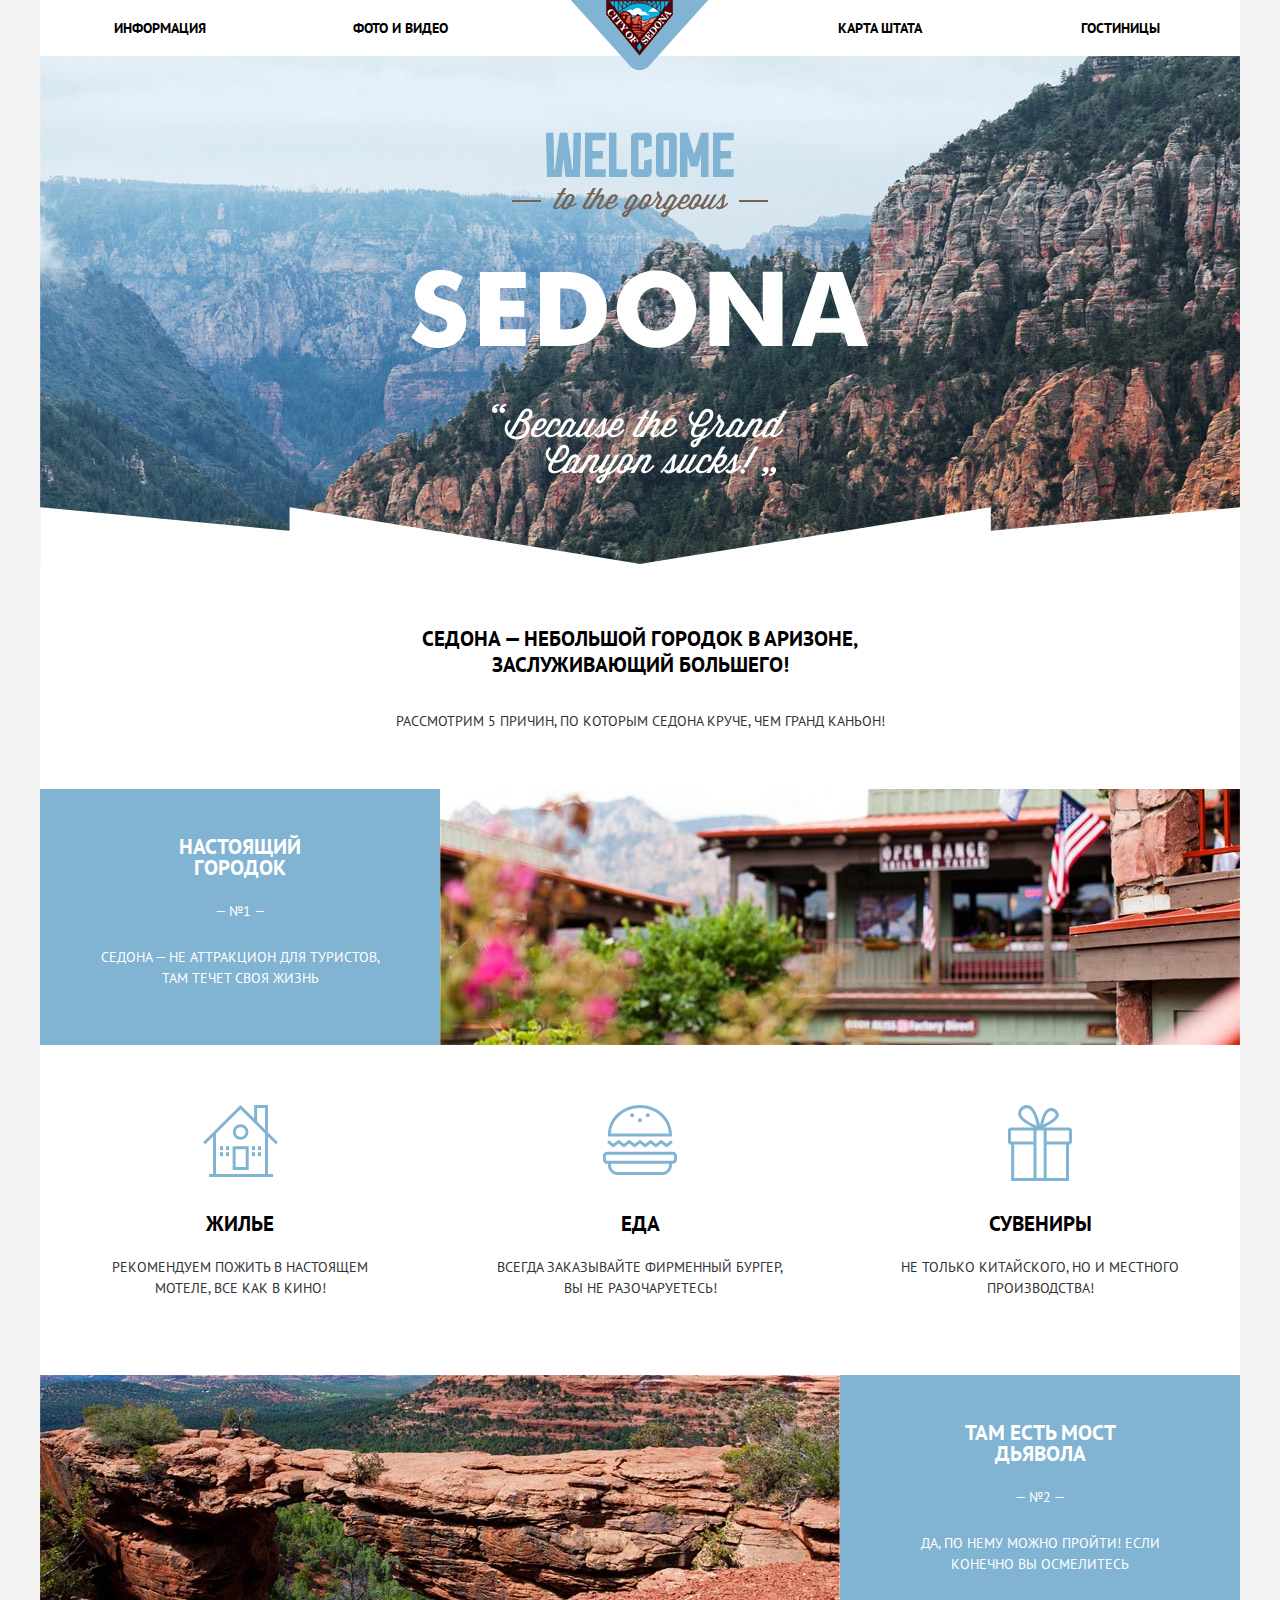
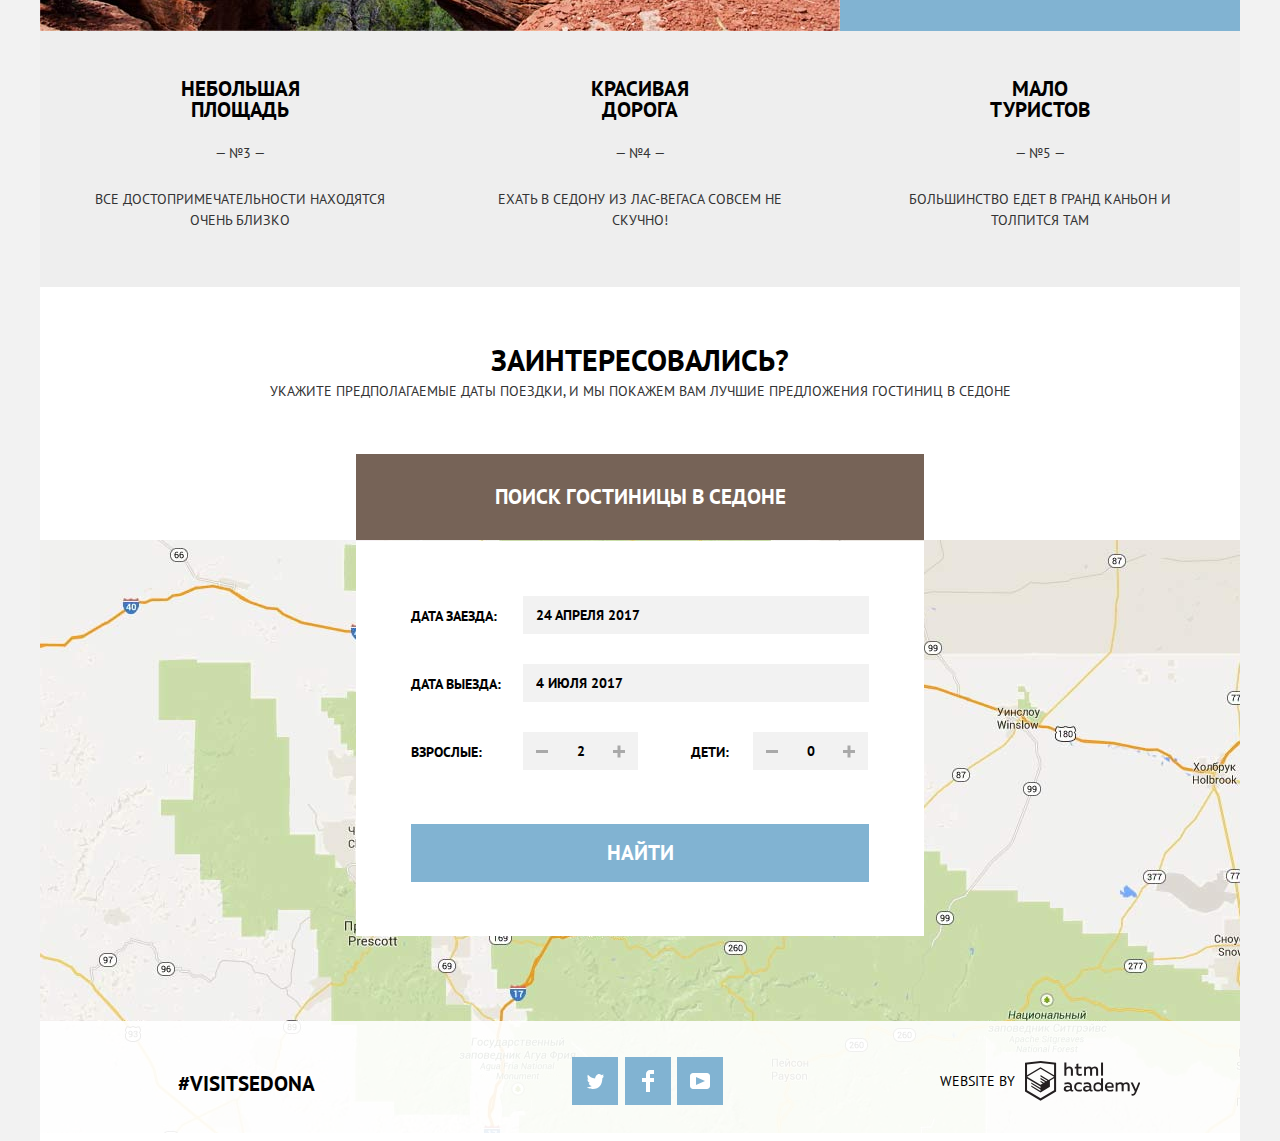
==== commit f5af5f10: "Continued markup" ====
--- a/index.html
+++ b/index.html
@@ -25,7 +25,7 @@
         </nav>
       </header>
   
-      <main>
+      <main> 
 
         <h1 class="page-title">СЕДОНА — небольшой городок в АРИЗОНЕ, зАСЛУЖИвающий большего!</h1>
         <p class="promo">
@@ -146,24 +146,24 @@
           <a href="">htmlacademy.ru</a>
         </p>
       </footer>
+
+      <section class="modal modal-search-form">
+        <form class="search-form" action="https://echo.htmlacademy.ru" method="get">
+          <label for="form-date-in">дата заезда:</label>
+          <input class="form-date-in" type="text" name="date-in" id="form-date-in" value="24 апреля 2017" placeholder=""><br>
+          <label for="form-date-out">дата выезда:</label>
+          <input class="form-date-out" type="text" name="date-out" id="form-date-out" value="4 июля 2017" placeholder=""><br>
+          <label for="form-adults">Взрослые:</label>
+          <button class="btn-adults-minus" type="button"></button>
+          <input class="form-adult" type="text" name="number-of-adults" id="form-adults" value="2">
+          <button class="btn-adults-plus" type="button"></button><br>
+          <label for="form-children">Дети:</label>
+          <button class="btn-children-minus" type="button"></button>
+          <input class="form-children" type="text" name="number-of-children" id="form-children" value="0">
+          <button class="btn-children-plus" type="button"></button><br>
+          <button class="search-form-btn" type="submit">Найти</button>
+        </form>
+      </section>
     </div>
-  </body>
-
-  <section class="modal modal-search-form">
-    <form class="search-form" action="https://echo.htmlacademy.ru" method="get">
-      <label for="form-date-in">дата заезда:</label>
-      <input class="form-date-in" type="text" name="date-in" id="form-date-in" value="24 апреля 2017" placeholder=""><br>
-      <label for="form-date-out">дата выезда:</label>
-      <input class="form-date-out" type="text" name="date-out" id="form-date-out" value="4 июля 2017" placeholder=""><br>
-      <label for="form-adults">Взрослые:</label>
-      <button class="btn-adults-minus" type="button">-</button>
-      <input class="form-adult" type="text" name="number-of-adults" id="form-adults" value="2">
-      <button class="btn-adults-plus" type="button">+</button><br>
-      <label for="form-children">Дети:</label>
-      <button class="btn-children-minus" type="button">-</button>
-      <input class="form-children" type="text" name="number-of-children" id="form-children" value="0">
-      <button class="btn-children-plus" type="button">+</button><br>
-      <button class="search-form-btn" type="submit">Найти</button>
-    </form>
-  </section>
+  </body>  
 </html>--- a/css/style.css
+++ b/css/style.css
@@ -13,6 +13,7 @@
 }
 
 .container {
+    position: relative;
     width: 1200px;
     margin: 0 auto;
 
@@ -22,10 +23,11 @@
     background-repeat: no-repeat;    
 }
 
-.inner-page {
+.inner-page .container {
+    background-color: #fefefe;
     background-image: url(../img/hotels-search_form-bg.jpg);
     background-position: top center;
-    background-repeat: no-repeat;
+    background-repeat: no-repeat;    
 }
 
 a {
@@ -220,6 +222,7 @@
 .search {
     text-align: center;
 }
+
 .search b {
     display: block;
 
@@ -262,23 +265,65 @@
     background-color: #503e33;
 }
 
-
-
-
 /* inner-page */
 
+.filter-form {
+    display: flex;
+    padding: 27px 72px;
+}
+
 .filter-form fieldset {
+    display: flex;
+    /* flex-direction: column; */
+    margin: 0;
+    margin-right: 115px;
+    padding: 0;
+    border: none;
+}
+
+.filter-form legend {
+    margin-bottom: 20px;
     font-size: 16px;
     line-height: 21px;
     font-weight: 700;
     color: #ffffff;
-    border: none;
+}
+
+.filter-form ul {
+    margin: 0;
+    padding: 0;
+
+    list-style: none;
+}
+
+.filter-option {
+    margin: 0;
+    margin-bottom: 20px;
+    padding: 0;
+    padding-left: 25px;
+
+    color: #ffffff; 
+}
+
+.filter-input-checkbox::before {
+    content: "";
+    display: block;
+    width: 27px;
+    height: 23px;
+    margin-left: -25px;
+    background-image: url(../img/checkbox-off.svg);
+    background-repeat: no-repeat;
+}
+
+.filter-input-checkbox:checked::before {
+    background-image: url(../img/checkbox-on.svg);
 }
 
 .filter-form label {
     font-size: 14px;
     line-height: 21px;
     font-weight: 400;
+    vertical-align: middle;
 }
 
 .filter-form .range-from,
@@ -482,25 +527,97 @@
 /* footer */
 
 .main-footer {
+    display: flex;
+    justify-content: space-between;
+    position: absolute;
+    bottom: 0;
+    width: 100%;
     background-color: rgba(255, 255, 255, 0.9);
 }
 
 .main-footer > b {
+    margin-left: 138px;
+    margin-top: 50px;
     font-size: 21px;
     line-height: 26px;
     color: #000000;
+    vertical-align: middle;
 }
 
 .social-content {
+    display: flex;
+    justify-content: space-between;
+    width: 151px;
+    margin: 36px 0;
+
+    font-size: 0;
     list-style: none;
     text-align: center;
 }
 
+.social-content a {
+    display: block;
+    width: 46px;
+    height: 48px;
+
+    background-repeat: no-repeat;
+    background-color: #81b3d2;
+}
+
+.social-content li:first-child a {
+    background-image: url(../img/footer-icon-tw.svg);
+    background-position: center;
+}
+
+.social-content a:hover {
+    background-color: #669ec0;
+}
+
+.social-content li:first-child a:active {
+    background-image: url(../img/footer-icon-tw-opacity.svg); 
+    background-color: #5496bd;
+}
+
+.social-content li:nth-child(2) a {
+    background-image: url(../img/footer-icon-fb.svg);
+    background-position: center;
+}
+
+.social-content a:hover {
+    background-color: #669ec0;
+}
+
+.social-content li:nth-child(2) a:active {
+    background-image: url(../img/footer-icon-fb-opacity.svg); 
+    background-color: #5496bd;
+}
+
+.social-content li:last-child a {
+    background-image: url(../img/footer-icon-youtube.svg);
+    background-position: center;
+}
+
+.social-content a:hover {
+    background-color: #669ec0;
+}
+
+.social-content li:last-child a:active {
+    background-image: url(../img/footer-icon-youtube-opacity.svg); 
+    background-color: #5496bd;
+}
+
 .footer-copyright {
+    display: flex;
+    justify-content: space-between;
+    width: 200px;
+    margin: 0;
+    margin-right: 100px;
     text-align: center;
 }
 
 .footer-copyright b {
+    margin: auto 0;
+    
     font-size: 14px;
     line-height: 26px;
     font-weight: 400;
@@ -508,26 +625,62 @@
 }
 
 .footer-copyright a {
-    font-size: 14px;
+    width: 115px;
+    height: 41px;
+    margin: auto 0;
+
+    font-size: 0;
     line-height: 26px;
     font-weight: 700;
     color: #000000;
-}
+
+    background-image: url(../img/footer-icon-logo_name.svg);
+    background-repeat: no-repeat;
+    background-position: center;
+}
+
+.footer-copyright a:hover {
+    background-image: url(../img/footer-icon-logo_name-blue.svg);
+}
+
+.footer-copyright a:active {
+    background-image: url(../img/footer-icon-logo_name-gray.svg);
+}
+
+/* modal */
 
 .modal {
+    position: absolute;
+    bottom: 205px;
+    left: 316px;
+    width: 458px;
+    height: 285px;
+    margin: 0 auto;
+    padding: 55px;
+
     font-size: 14px;
     line-height: 26px;
     font-weight: 700;
     color: #000000;
 
-
     background-color: #ffffff;
 }
+.search-form {
+    display: flex;
+    flex-wrap: wrap;
+}
+
+.search-form label {
+    padding-top: 7px;
+}
 
 .search-form input[type="text"] {
+    margin-left: auto;
+    padding: 8px 13px;
+    
     font: inherit;
     text-transform: uppercase;
-
+    
     background-color: #f2f2f2;
     border: none;
 }
@@ -538,17 +691,219 @@
 
 .search-form input[type="text"]:focus {
     background-color: #ffffff;
-    border: 2px solid #e5e5e5;
-    outline: none;
+    outline: 2px solid #e5e5e5;
+}
+
+.form-date-in,
+.form-date-out {
+    width: 320px;
+    height: 22px;
+    margin-bottom: 30px;
+}
+
+#form-adults {
+    margin: 0;
+}
+
+#form-children {
+    margin: 0;
 }
 
 .search-form button {
     font-size: 21px;
     font-weight: 700;
     color: #a9a9a9;
-
+    
     background-color: #f2f2f2;
     border: none;
+}
+
+.form-adult {
+    width: 13px;
+    height: 22px;
+    
+    text-align: center;
+}
+
+.btn-adults-minus {
+    margin: 0;
+    margin-left: 41px;
+    padding: 0;
+    width: 38px;
+    height: 38px;
+}
+
+.btn-adults-minus:hover {
+    background-color: #ebebeb;
+}
+
+.btn-adults-minus::before {
+    content: "";
+    display: block;
+    width: 12px;
+    height: 3px;
+    margin: 0 auto;
+    
+    background-color: #a9a9a9;
+}
+
+.btn-adults-minus:hover::before {
+    background-color: #000000;
+}
+
+.btn-adults-minus:active::before {
+    background-color: #81b3d2;
+}
+
+.btn-adults-plus {
+    position: relative;
+    margin: 0;
+    margin-right: 53px;
+    padding: 0;
+    width: 38px;
+    height: 38px;
+}
+
+.btn-adults-plus:hover {
+    background-color: #ebebeb;
+}
+
+.btn-adults-plus::before {
+    content: "";
+    position: absolute;
+    top: 18px;
+    left: 13px;
+    
+    display: block;    
+    width: 12px;
+    height: 3px;
+    margin: 0 auto;
+    
+    background-color: #a9a9a9;
+    transform: rotate(90deg);
+}
+
+.btn-adults-plus:hover::before {
+    background-color: #000000;
+}
+
+.btn-adults-plus:active::before {
+    background-color: #81b3d2;
+}
+
+.btn-adults-plus::after {
+    content: "";
+    position: absolute;
+    top: 18px;
+    left: 13px;
+    
+    display: block;
+    margin: 0 auto;
+    width: 12px;
+    height: 3px;
+    
+    background-color: #a9a9a9;
+}
+
+.btn-adults-plus:hover::after {
+    background-color: #000000;
+}
+
+.btn-adults-plus:active::after {
+    background-color: #81b3d2;
+}
+
+.form-children {
+    width: 13px;
+    height: 22px;
+    text-align: center;
+}
+
+.btn-children-minus {
+    margin: 0;
+    padding: 0;
+    width: 38px;
+    height: 38px;
+    margin-left: 24px;
+}
+
+.btn-children-minus:hover {
+    background-color: #ebebeb;
+}
+
+.btn-children-minus::before {
+    content: "";
+    display: block;
+    width: 12px;
+    height: 3px;
+    margin: 0 auto;
+    background-color: #a9a9a9;
+}
+
+.btn-children-minus:hover::before {
+    background-color: #000000;
+}
+
+.btn-children-minus:active::before {
+    background-color: #81b3d2;
+}
+
+.btn-children-plus {
+    position: relative;
+    width: 38px;
+    height: 38px;
+    margin-left: 0;
+}
+
+.btn-children-plus:hover {
+    background-color: #ebebeb;
+}
+
+.btn-children-plus::before {
+    content: "";
+    position: absolute;
+    top: 18px;
+    left: 13px;
+    
+    display: block;
+    width: 12px;
+    height: 3px;
+    margin: 0 auto;
+    
+    background-color: #a9a9a9;
+    transform: rotate(90deg);
+}
+
+.btn-children-plus:hover::before {
+    background-color: #000000;
+}
+
+.btn-children-plus:active::before {
+    background-color: #81b3d2;
+}
+
+.btn-children-plus::after {
+    content: "";
+    position: absolute;
+    top: 18px;
+    left: 13px;
+    display: block;
+    width: 12px;
+    height: 3px;
+    margin: 0 auto;
+    background-color: #a9a9a9;
+}
+
+.btn-children-plus:hover::after {
+    background-color: #000000;
+}
+
+.btn-children-plus:active::after {
+    background-color: #81b3d2;
+}
+
+.search-form-btn {
+    margin-top: 54px;
 }
 
 .search-form button:hover {
@@ -574,7 +929,7 @@
     color: #ffffff;
     text-align: center;
     text-transform: uppercase;
-
+    
     background-color: #81b3d2;
     border: none;
 }
@@ -587,4 +942,4 @@
 .search-form-btn[type="submit"]:active {
     color: rgba(255, 255, 255, 0.3);
     background-color: #5496bd;
-}
+}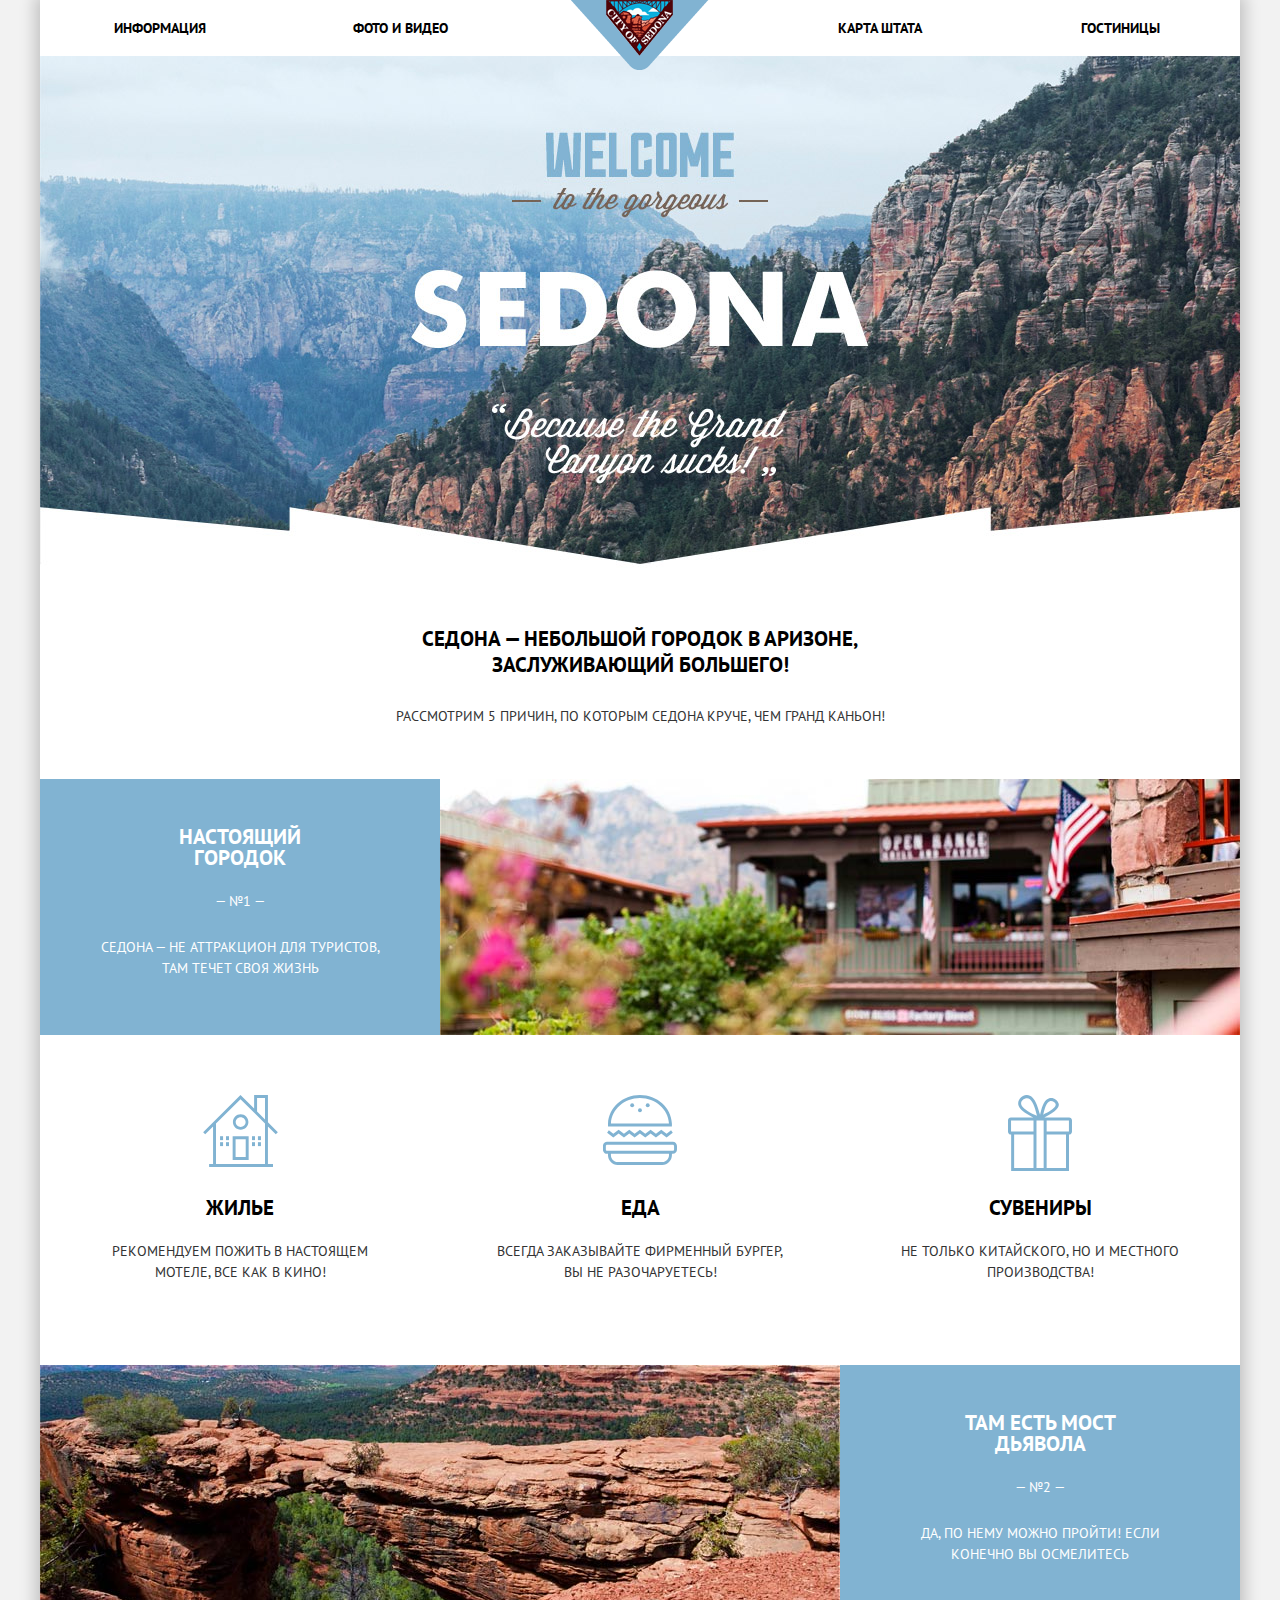
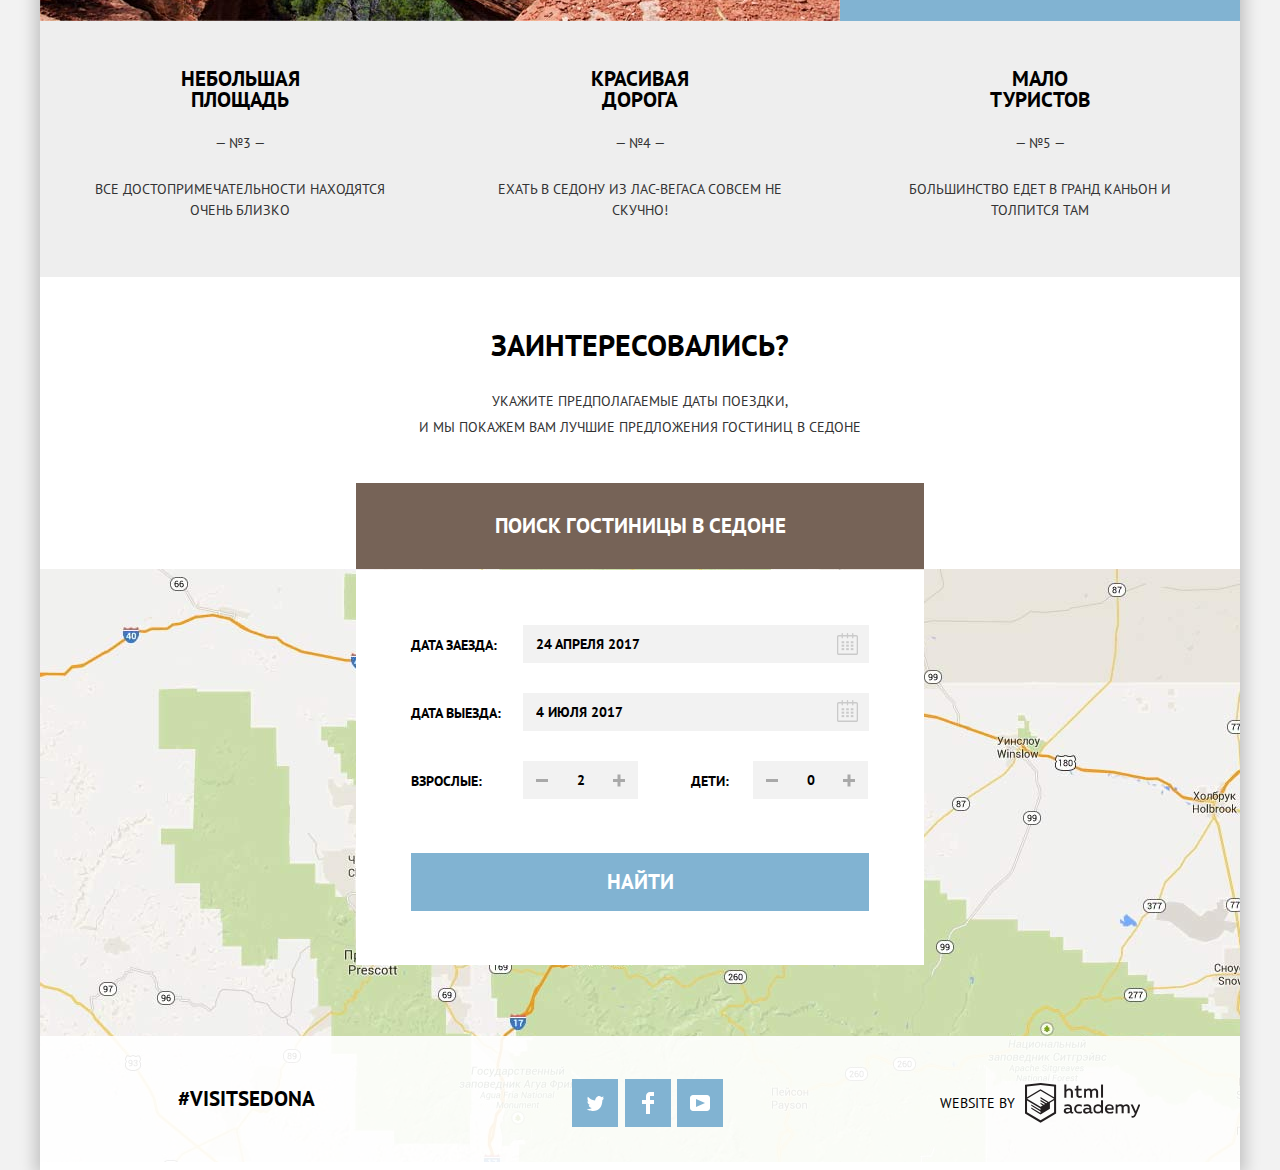
==== commit 6432ff71: "Chenges" ====
--- a/index.html
+++ b/index.html
@@ -9,11 +9,9 @@
     <link href="css/normalize.css" rel="stylesheet">
     <link href="css/style.css" rel="stylesheet">
   </head>
-
   <body>
     <div class="container">
-      <header class="main-header">
-  
+      <header class="main-header">  
         <nav class="site-navigation">
           <ul>
             <li><a href=""">Информация</a></li>
@@ -23,15 +21,12 @@
             <li><a href="hotels.html">Гостиницы</a></li>
           </ul>
         </nav>
-      </header>
-  
-      <main> 
-
+      </header>  
+      <main>
         <h1 class="page-title">СЕДОНА — небольшой городок в АРИЗОНЕ, зАСЛУЖИвающий большего!</h1>
         <p class="promo">
           Рассмотрим 5 причин, по которым Седона круче, чем гранд каньон!
         </p>
-
         <section class="advantages">
           <!-- <h2 class="visually-hidden">Преимущества</h2> -->
           <ul class="advantages-list">
@@ -84,32 +79,32 @@
               </p>            
             </li>
             <li class="advantages-item">
-                <h2 class="advantages-title">
-                    Небольшая площадь  
-                  </h2>
-                  <p class="advantages-number">— №3 —</p>
-                  <p class="advantages-description">
-                    Все достопримечательности находятся очень близко            
-                  </p>            
+              <h2 class="advantages-title">
+                  Небольшая площадь  
+                </h2>
+                <p class="advantages-number">— №3 —</p>
+                <p class="advantages-description">
+                  Все достопримечательности находятся очень близко            
+                </p>            
             </li>
             <li class="advantages-item">
-                <h2 class="advantages-title">
-                    Красивая дорога  
-                  </h2>
-                  <p class="advantages-number">— №4 —</p>
-                  <p class="advantages-description">
-                    ЕХАТЬ В СЕДОНУ ИЗ ЛАС-ВЕГАСА совсем 
-                    НЕ СКУЧНО!            
-                  </p>            
+              <h2 class="advantages-title">
+                  Красивая дорога  
+                </h2>
+                <p class="advantages-number">— №4 —</p>
+                <p class="advantages-description">
+                  ЕХАТЬ В СЕДОНУ ИЗ ЛАС-ВЕГАСА совсем 
+                  НЕ СКУЧНО!            
+                </p>            
             </li>
             <li class="advantages-item">
-                <h2 class="advantages-title">
-                    Мало туристов  
-                  </h2>
-                  <p class="advantages-number">— №5 —</p>
-                  <p class="advantages-description">
-                      Большинство едет в гранд каньон и толпится там            
-                  </p>            
+              <h2 class="advantages-title">
+                  Мало туристов  
+                </h2>
+                <p class="advantages-number">— №5 —</p>
+                <p class="advantages-description">
+                    Большинство едет в гранд каньон и толпится там            
+                </p>            
             </li>
           </ul>
         </section>
@@ -117,17 +112,15 @@
           <!-- <h2 class="visually-hidden">Форма поиска</h2> -->
           <b>Заинтересовались?</b>
           <p>
-            Укажите предполагаемые даты поездки, 
+            Укажите предполагаемые даты поездки, <br>
               и мы покажем вам лучшие предложения гостиниц в седоне
           </p>
           <button class="button">Поиск гостиницы в Седоне</button>
-        </section>
-  
+        </section>  
         <div class="map">
           <img src="img/index-map.jpg" width="1200" height="593" alt="Карта">
         </div>
-      </main>
-      
+      </main>      
       <footer class="main-footer">
         <b>#visitsedona</b>
         <ul class="social-content">
@@ -146,12 +139,12 @@
           <a href="">htmlacademy.ru</a>
         </p>
       </footer>
-
+      
       <section class="modal modal-search-form">
         <form class="search-form" action="https://echo.htmlacademy.ru" method="get">
-          <label for="form-date-in">дата заезда:</label>
+          <label class="calendar-1" for="form-date-in">дата заезда:</label>
           <input class="form-date-in" type="text" name="date-in" id="form-date-in" value="24 апреля 2017" placeholder=""><br>
-          <label for="form-date-out">дата выезда:</label>
+          <label class="calendar-2" for="form-date-out">дата выезда:</label>
           <input class="form-date-out" type="text" name="date-out" id="form-date-out" value="4 июля 2017" placeholder=""><br>
           <label for="form-adults">Взрослые:</label>
           <button class="btn-adults-minus" type="button"></button>
--- a/css/style.css
+++ b/css/style.css
@@ -20,7 +20,8 @@
     background-color: #ffffff;
     background-image: url(../img/index-mountains-bg-2.jpg);
     background-position: top center;
-    background-repeat: no-repeat;    
+    background-repeat: no-repeat;
+    box-shadow: 0 0 15px 5px rgba(0, 1, 1, 0.2);   
 }
 
 .inner-page .container {
@@ -34,6 +35,24 @@
     text-decoration: none;
 }
 
+.visually-hidden:not(:focus):not(:active),
+input[type="checkbox"].visually-hidden,
+input[type="radio"].visually-hidden {
+    position: absolute;
+
+    width: 1px;
+    height: 1px;
+    margin: -1px;
+    padding: 0;
+    border: 0;
+
+    white-space: nowrap;
+    
+    clip-path: inset(100%);
+    clip: rect(0 0 0 0);
+    overflow: hidden;
+}
+
 .site-navigation ul {
     display: flex;
     margin: 0;
@@ -88,7 +107,7 @@
     width: 450px;
     margin: 0 auto;
     margin-top: 570px;
-    margin-bottom: 30px;
+    margin-bottom: 25px;
 
     font-size: 21px;
     line-height: 26px;
@@ -98,7 +117,7 @@
 
 .promo {
     margin: 0;
-    margin-bottom: 55px;
+    margin-bottom: 50px;
 
     text-align: center;
 }
@@ -107,7 +126,7 @@
     display: flex;
     flex-wrap: wrap; 
     margin: 0;
-    margin-bottom: 55px;
+    margin-bottom: 50px;
     padding: 0;
     
     list-style: none;
@@ -202,7 +221,7 @@
     width: 76px;
     height: 76px;
     margin: 0 auto;
-    margin-bottom: 32px;
+    margin-bottom: 26px;
     background-repeat: no-repeat;
     background-position: top center;
 }
@@ -225,6 +244,7 @@
 
 .search b {
     display: block;
+    margin-bottom: 25px;
 
     font-size: 30px;
     line-height: 36px;
@@ -234,7 +254,7 @@
 
 .search p {
     margin: 0;
-    margin-bottom: 50px;
+    margin-bottom: 43px;
 
     text-align: center;
 }
@@ -258,6 +278,7 @@
 
 .search button:hover {
     background-color: #604e43;
+    cursor: pointer;
 }
 
 .search button:active {
@@ -270,14 +291,15 @@
 .filter-form {
     display: flex;
     padding: 27px 72px;
+    padding-bottom: 11px;
 }
 
 .filter-form fieldset {
     display: flex;
-    /* flex-direction: column; */
     margin: 0;
     margin-right: 115px;
     padding: 0;
+
     border: none;
 }
 
@@ -297,26 +319,33 @@
 }
 
 .filter-option {
+    position: relative;
     margin: 0;
     margin-bottom: 20px;
     padding: 0;
-    padding-left: 25px;
+    padding-left: 40px;
 
     color: #ffffff; 
 }
 
-.filter-input-checkbox::before {
+.checkbox-custom::before {
     content: "";
-    display: block;
+    position: absolute;
+    top: 3px;
     width: 27px;
     height: 23px;
-    margin-left: -25px;
+    margin-left: -40px;
     background-image: url(../img/checkbox-off.svg);
     background-repeat: no-repeat;
 }
 
-.filter-input-checkbox:checked::before {
+.filter-input-checkbox:checked + .checkbox-custom::before {
     background-image: url(../img/checkbox-on.svg);
+}
+
+.checkbox-custom:hover::before,
+.filter-option label:hover {
+    cursor: pointer;
 }
 
 .filter-form label {
@@ -326,16 +355,68 @@
     vertical-align: middle;
 }
 
+.range-cost b {
+    margin-bottom: 12px;
+}
+
+.range {
+    position: relative;
+    display: flex;
+    margin-bottom: 9px;
+}
+
+.range::before {
+    content: "";
+    position: absolute;
+    left: 160px;
+    top: 7px;
+    width: 2px;
+    height: 22px;
+    background-color: #ffffff;
+}
+
 .filter-form .range-from,
 .filter-form .range-to {
+    width: 160px;
+    height: 36px;
+
     font-size: 14px;
     font-weight: 21px;
-    color: red;
-
+    color: #ffffff;
+    text-align: center;
     text-transform: uppercase;
+
+    box-sizing: border-box;
+    border: 2px solid #ffffff;
+    background-color: transparent;
+}
+
+.filter-form .range-from {
+    border-top-left-radius: 3px;
+    border-bottom-left-radius: 3px;
+}
+
+.filter-form .range-from {
+    border-top-left-radius: 3px;
+    border-bottom-left-radius: 3px;
+    border-right: none;
+}
+
+.filter-form .range-to {
+    border-top-right-radius: 3px;
+    border-bottom-right-radius: 3px;
+    border-left: none;
+}
+
+input[type="range"] {
+    width: 320px;
+    margin-bottom: 23px;
 }
 
 .btn-filter {
+    margin-left: 87px;
+    width: 137px;
+    height: 35px;
     font-size: 14px;
     line-height: 21px;
     color: #ffffff;
@@ -344,6 +425,7 @@
     border: 2px solid #ffffff;
 
     text-transform: uppercase;
+    border-radius: 3px;
 }
 
 .btn-filter:hover {
@@ -352,19 +434,50 @@
     background-color: #ffffff;
 }
 
+.filter-form fieldset:last-child {
+    width: 320px;
+    margin: 0;
+    margin-left: auto;
+
+    font-size: 16px;
+    line-height: 21px;
+    font-weight: 700;
+    color: #ffffff;
+}
+
+.search-result-header {
+    display: flex;
+    border-bottom: 1px solid #e5e5e5;
+}
+
 .search-result-header p {
+    margin: 33px 0;
+    padding-left: 72px;
+
     font-size: 21px;
     line-height: 26px;
     font-weight: 700;
+    color: #000000;
+
 }
 
 .sort-list {
+    display: flex;
+    margin: auto 0;
+    padding: 0;
     list-style: none;
-}
-
-.sort-list-title {
+
+}
+
+.sort-list li {
+    margin-right: 35px;
+}
+
+li.sort-list-title {
+    margin-left: 50px;
+    margin-right: 45px;
     font-size: 12px;
-    line-height: 18px;
+    /* line-height: 21px; */
     color: #000000;
 } 
 
@@ -399,6 +512,9 @@
 
 .triangles {
     display: flex;
+    margin: auto 0;
+    margin-right: 73px;
+    margin-left: auto;
 }
 
 .triangle-up {
@@ -425,8 +541,7 @@
 }
 
 .triangle-up:hover {
-    border-bottom-color: #000000;
-    
+    border-bottom-color: #000000;    
 }
 
 .triangle-down:hover {
@@ -456,11 +571,35 @@
     border-top-color: #81b3d2;
 }
 
+.search-result-item {
+    display: flex;
+    padding: 28px 72px;
+
+    border-bottom: 1px solid #e5e5e5;
+}
+
+.search-result-img {
+    width: 135px;
+    height: 90px;
+    margin-right: 30px;
+}
+
+.search-result-description {
+    display: flex;
+    justify-content: space-between;
+    flex-direction: column;
+}
+
 .search-result-name {
+    margin-top: -5px;
     font-size: 21px;
     line-height: 26px;
     font-weight: 700;
     color: #000000;
+}
+
+.search-result-booking {
+    display: flex;
 }
 
 .search-result-name:hover,
@@ -475,6 +614,9 @@
 
 .search-result-type,
 .search-result-price {
+    margin: 0;
+    margin-bottom: 15px;
+    padding: 0;
     font-size: 14px;
     line-height: 21px;
 
@@ -482,13 +624,18 @@
 }
 
 .search-result-button {
-    font-size: 14px;
+    padding: 4px 17px;
+    font-size: 0;
     line-height: 21px;
     font-weight: 700;
     color: #ffffff;
 }
 
 .search-result-more {
+    margin-right: 6px;
+
+    font-size: 14px;
+
     background-color: #81b3d2;
 }
 
@@ -504,6 +651,8 @@
 }
 
 .search-result-to_book {
+    font-size: 14px;
+
     background-color: #766357;
 }
 
@@ -519,7 +668,25 @@
 }
 
 .search-result-rating {
+    display: flex;
+    flex-direction: column;
+    margin-left: auto;
+}
+
+.search-result-star {
+    margin: 0;
+    margin-bottom: auto;
+    margin-left: auto;
+}
+
+.rating-number {
+    width: 110px;
+    height: 27px;
+    margin: 0;
+    margin-top: auto;
+
     color: #666666;
+    text-align: center;
 
     background-color: #f2f2f2;
 }
@@ -535,6 +702,10 @@
     background-color: rgba(255, 255, 255, 0.9);
 }
 
+.inner-page .main-footer {
+    position: static;
+}
+
 .main-footer > b {
     margin-left: 138px;
     margin-top: 50px;
@@ -548,7 +719,7 @@
     display: flex;
     justify-content: space-between;
     width: 151px;
-    margin: 36px 0;
+    margin: 43px 0;
 
     font-size: 0;
     list-style: none;
@@ -675,6 +846,7 @@
 }
 
 .search-form input[type="text"] {
+    position: relative;
     margin-left: auto;
     padding: 8px 13px;
     
@@ -693,6 +865,39 @@
     background-color: #ffffff;
     outline: 2px solid #e5e5e5;
 }
+
+.search-form .calendar-1::before,
+.search-form .calendar-2::before {
+    content: "";
+    position: absolute;
+    right: 65px;
+    top: 63px;
+    width: 22px;
+    height: 22px;
+    background-image: url(../img/popup-calendar-grey.svg);
+    background-position: 0 0;
+    background-repeat: no-repeat;
+    z-index: 1;
+}
+
+.search-form .calendar-2::before {
+    top: 130px;
+}
+
+.search-form .calendar-1:hover::before,
+.search-form .calendar-2:hover::before {
+    background-image: url(../img/popup-calendar-black.svg);
+
+    cursor: pointer;
+}
+
+.search-form .calendar-1:active::before,
+.search-form .calendar-2:active::before {
+    background-image: url(../img/popup-calendar-blue.svg);
+}
+
+
+
 
 .form-date-in,
 .form-date-out {
@@ -735,6 +940,7 @@
 
 .btn-adults-minus:hover {
     background-color: #ebebeb;
+    cursor: pointer;
 }
 
 .btn-adults-minus::before {
@@ -749,6 +955,7 @@
 
 .btn-adults-minus:hover::before {
     background-color: #000000;
+    cursor: pointer;
 }
 
 .btn-adults-minus:active::before {
@@ -766,6 +973,7 @@
 
 .btn-adults-plus:hover {
     background-color: #ebebeb;
+    cursor: pointer;
 }
 
 .btn-adults-plus::before {
@@ -785,6 +993,7 @@
 
 .btn-adults-plus:hover::before {
     background-color: #000000;
+    cursor: pointer;
 }
 
 .btn-adults-plus:active::before {
@@ -807,6 +1016,7 @@
 
 .btn-adults-plus:hover::after {
     background-color: #000000;
+    cursor: pointer;
 }
 
 .btn-adults-plus:active::after {
@@ -829,6 +1039,7 @@
 
 .btn-children-minus:hover {
     background-color: #ebebeb;
+    cursor: pointer;
 }
 
 .btn-children-minus::before {
@@ -842,6 +1053,7 @@
 
 .btn-children-minus:hover::before {
     background-color: #000000;
+    cursor: pointer;
 }
 
 .btn-children-minus:active::before {
@@ -876,6 +1088,7 @@
 
 .btn-children-plus:hover::before {
     background-color: #000000;
+    cursor: pointer;
 }
 
 .btn-children-plus:active::before {
@@ -896,6 +1109,7 @@
 
 .btn-children-plus:hover::after {
     background-color: #000000;
+    cursor: pointer;
 }
 
 .btn-children-plus:active::after {
@@ -908,6 +1122,7 @@
 
 .search-form button:hover {
     color: #000000;
+    cursor: pointer;
 }
 
 .search-form button:active  {
@@ -937,6 +1152,7 @@
 .search-form-btn[type="submit"]:hover {
     color: #ffffff;
     background-color: #669ec0;
+    cursor: pointer;
 }
 
 .search-form-btn[type="submit"]:active {
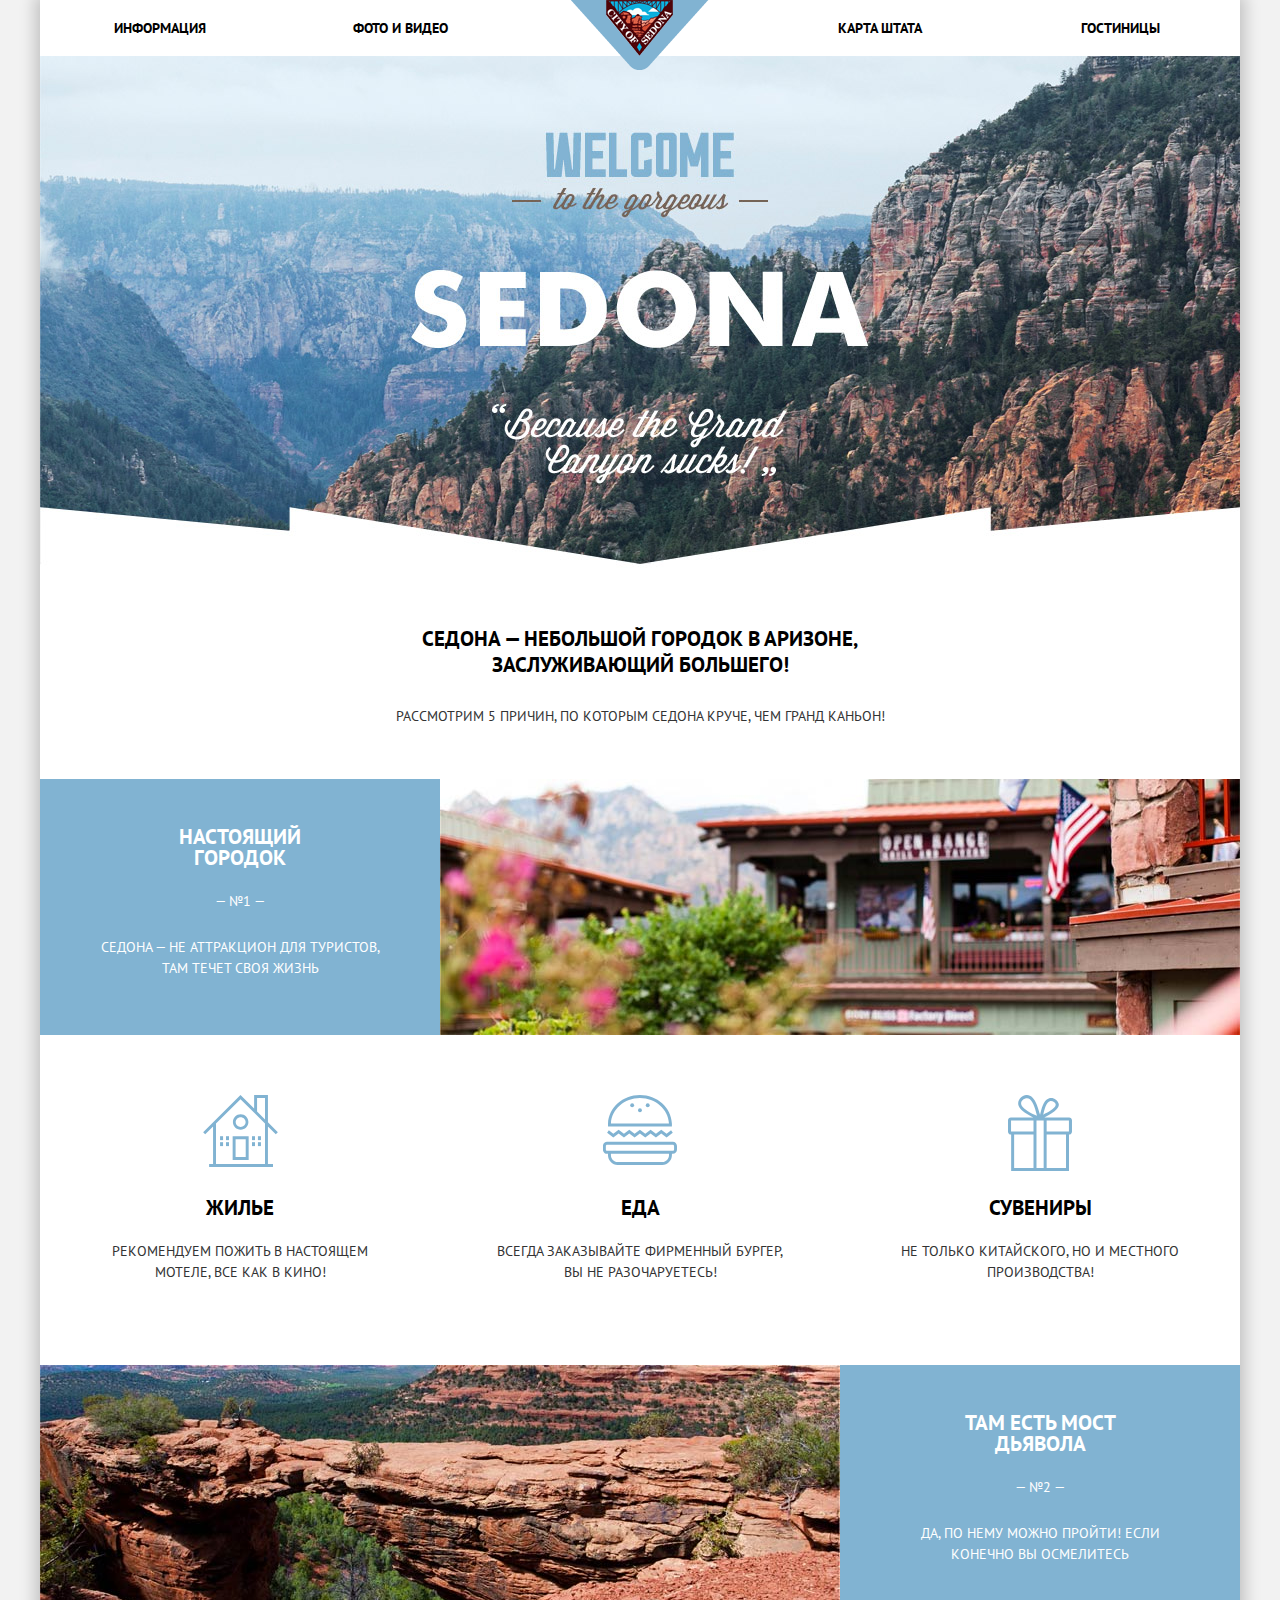
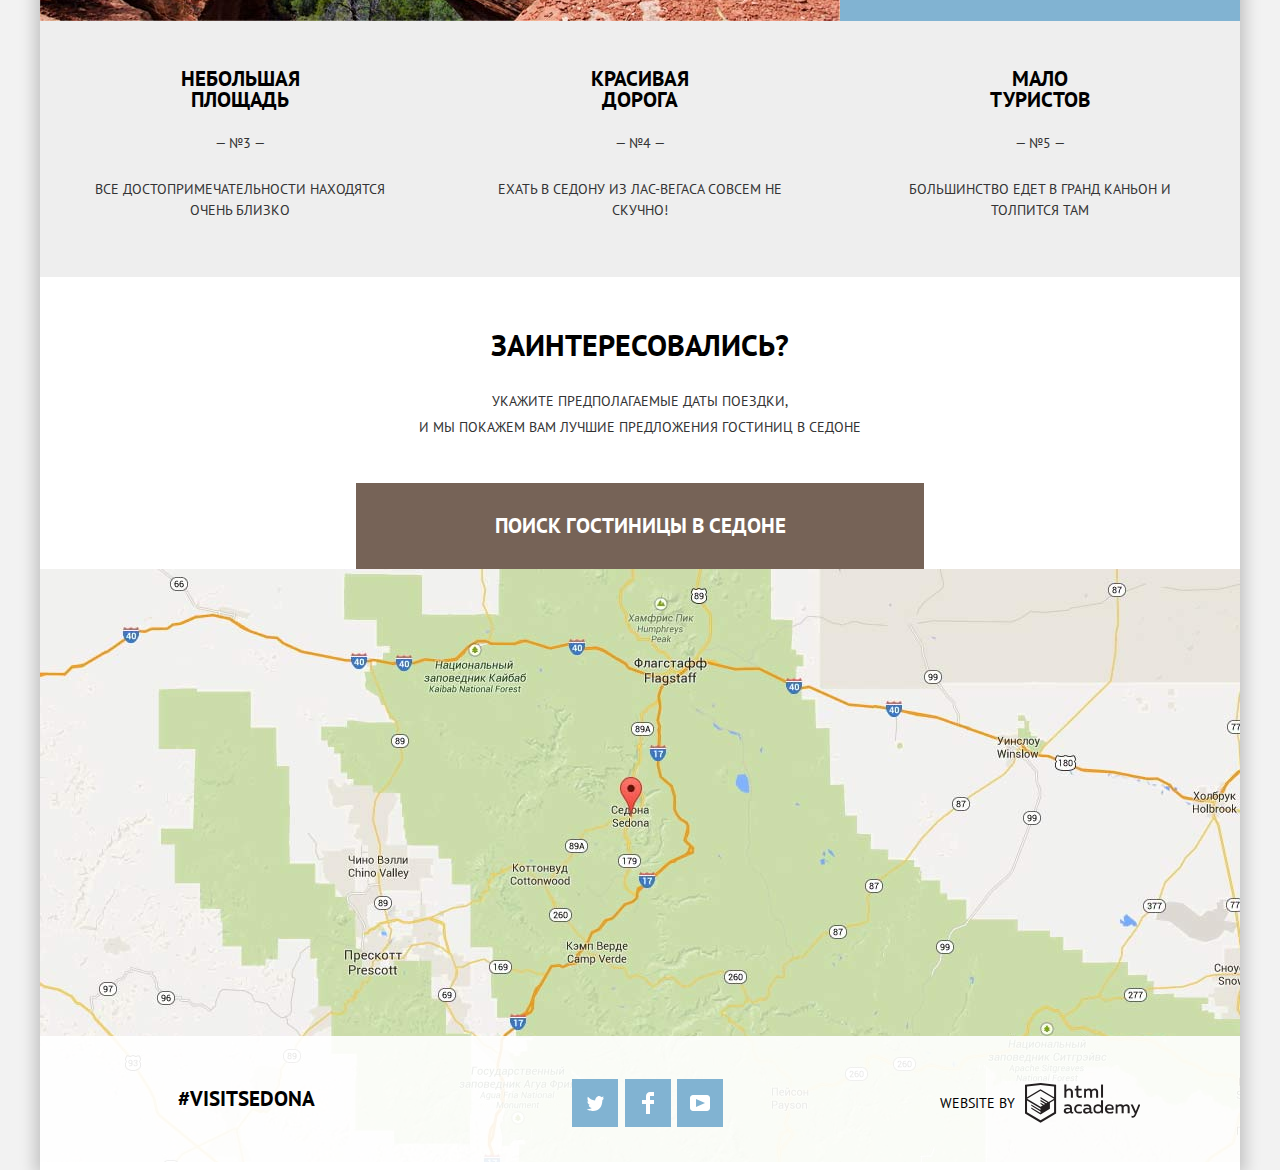
==== commit b1d2532a: "different changes" ====
--- a/index.html
+++ b/index.html
@@ -109,13 +109,13 @@
           </ul>
         </section>
         <section class="search">
-          <!-- <h2 class="visually-hidden">Форма поиска</h2> -->
+          <h2 class="visually-hidden">Форма поиска</h2>
           <b>Заинтересовались?</b>
           <p>
             Укажите предполагаемые даты поездки, <br>
               и мы покажем вам лучшие предложения гостиниц в седоне
           </p>
-          <button class="button">Поиск гостиницы в Седоне</button>
+          <button class="button js-button">Поиск гостиницы в Седоне</button>
         </section>  
         <div class="map">
           <img src="img/index-map.jpg" width="1200" height="593" alt="Карта">
@@ -158,5 +158,15 @@
         </form>
       </section>
     </div>
+
+    <script>
+      var searchOpen = document.querySelector('.js-button');
+      var popup = document.querySelector('.modal');
+
+      searchOpen.addEventListener('click', (evt)=> {
+        evt.preventDefault();
+        popup.classList.toggle('modal-show');
+      });
+    </script>
   </body>  
 </html>--- a/css/style.css
+++ b/css/style.css
@@ -824,6 +824,8 @@
     position: absolute;
     bottom: 205px;
     left: 316px;
+
+    display: none;
     width: 458px;
     height: 285px;
     margin: 0 auto;
@@ -836,6 +838,11 @@
 
     background-color: #ffffff;
 }
+
+.modal-show {
+    display: block;
+}
+
 .search-form {
     display: flex;
     flex-wrap: wrap;
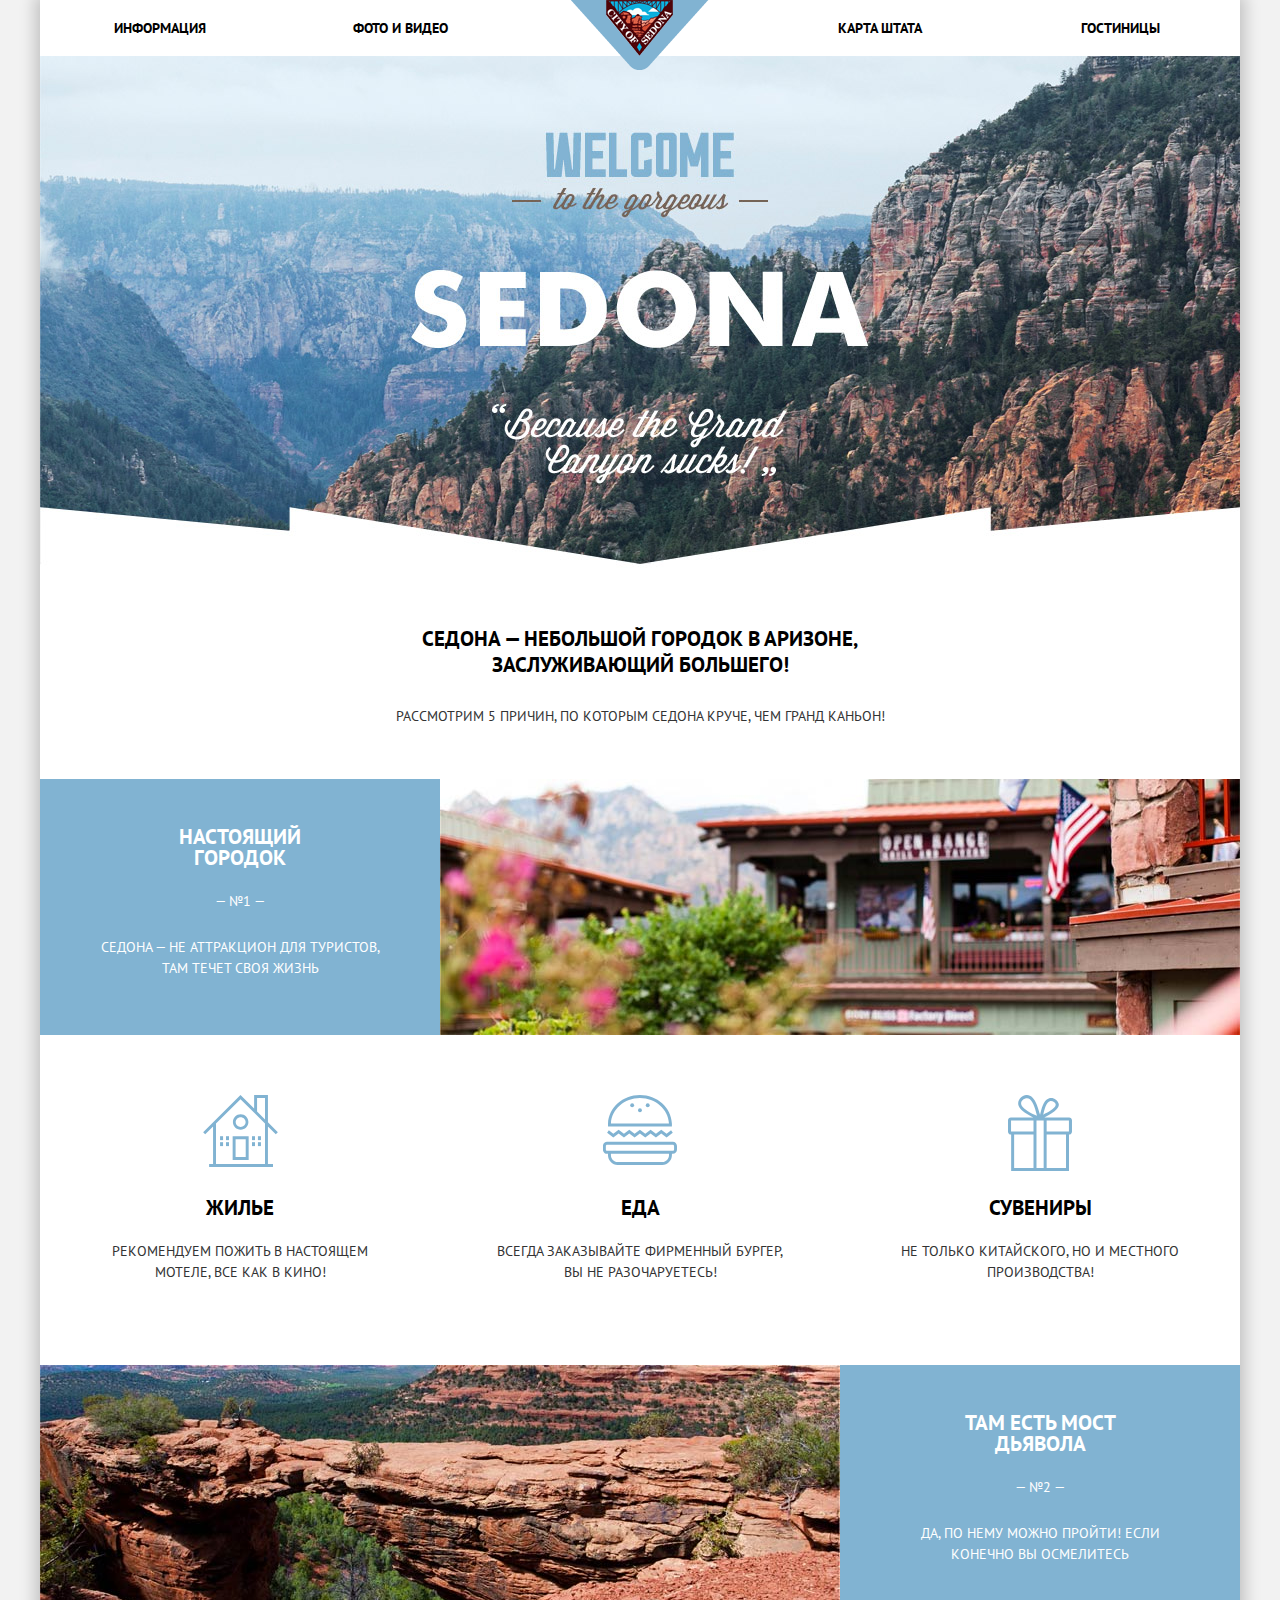
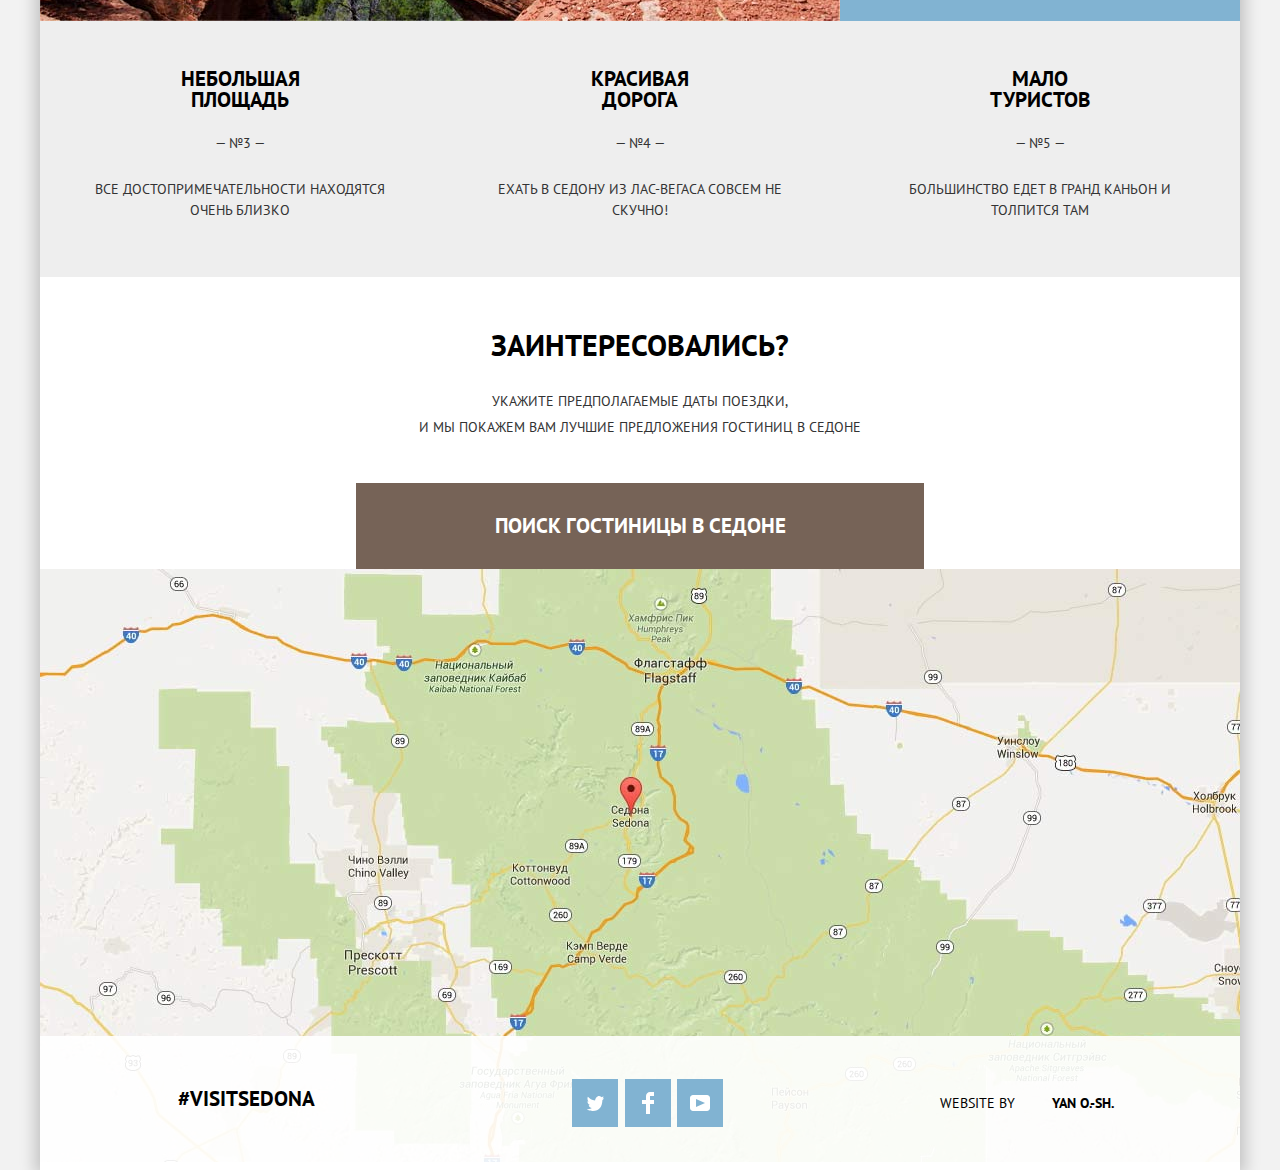
==== commit 00af66d9: "Fix some bugs" ====
--- a/index.html
+++ b/index.html
@@ -136,12 +136,12 @@
         </ul>
         <p class="footer-copyright">
           <b>website by</b>
-          <a href="">htmlacademy.ru</a>
+          <a href="">yan o.-sh.</a>
         </p>
       </footer>
       
       <section class="modal modal-search-form">
-        <form class="search-form" action="https://echo.htmlacademy.ru" method="get">
+        <form class="search-form" action="#" method="get">
           <label class="calendar-1" for="form-date-in">дата заезда:</label>
           <input class="form-date-in" type="text" name="date-in" id="form-date-in" value="24 апреля 2017" placeholder=""><br>
           <label class="calendar-2" for="form-date-out">дата выезда:</label>
--- a/css/style.css
+++ b/css/style.css
@@ -800,18 +800,16 @@
     height: 41px;
     margin: auto 0;
 
-    font-size: 0;
-    line-height: 26px;
+    line-height: 41px;
     font-weight: 700;
     color: #000000;
 
-    background-image: url(../img/footer-icon-logo_name.svg);
     background-repeat: no-repeat;
     background-position: center;
 }
 
 .footer-copyright a:hover {
-    background-image: url(../img/footer-icon-logo_name-blue.svg);
+    color: #81b3d2;
 }
 
 .footer-copyright a:active {
